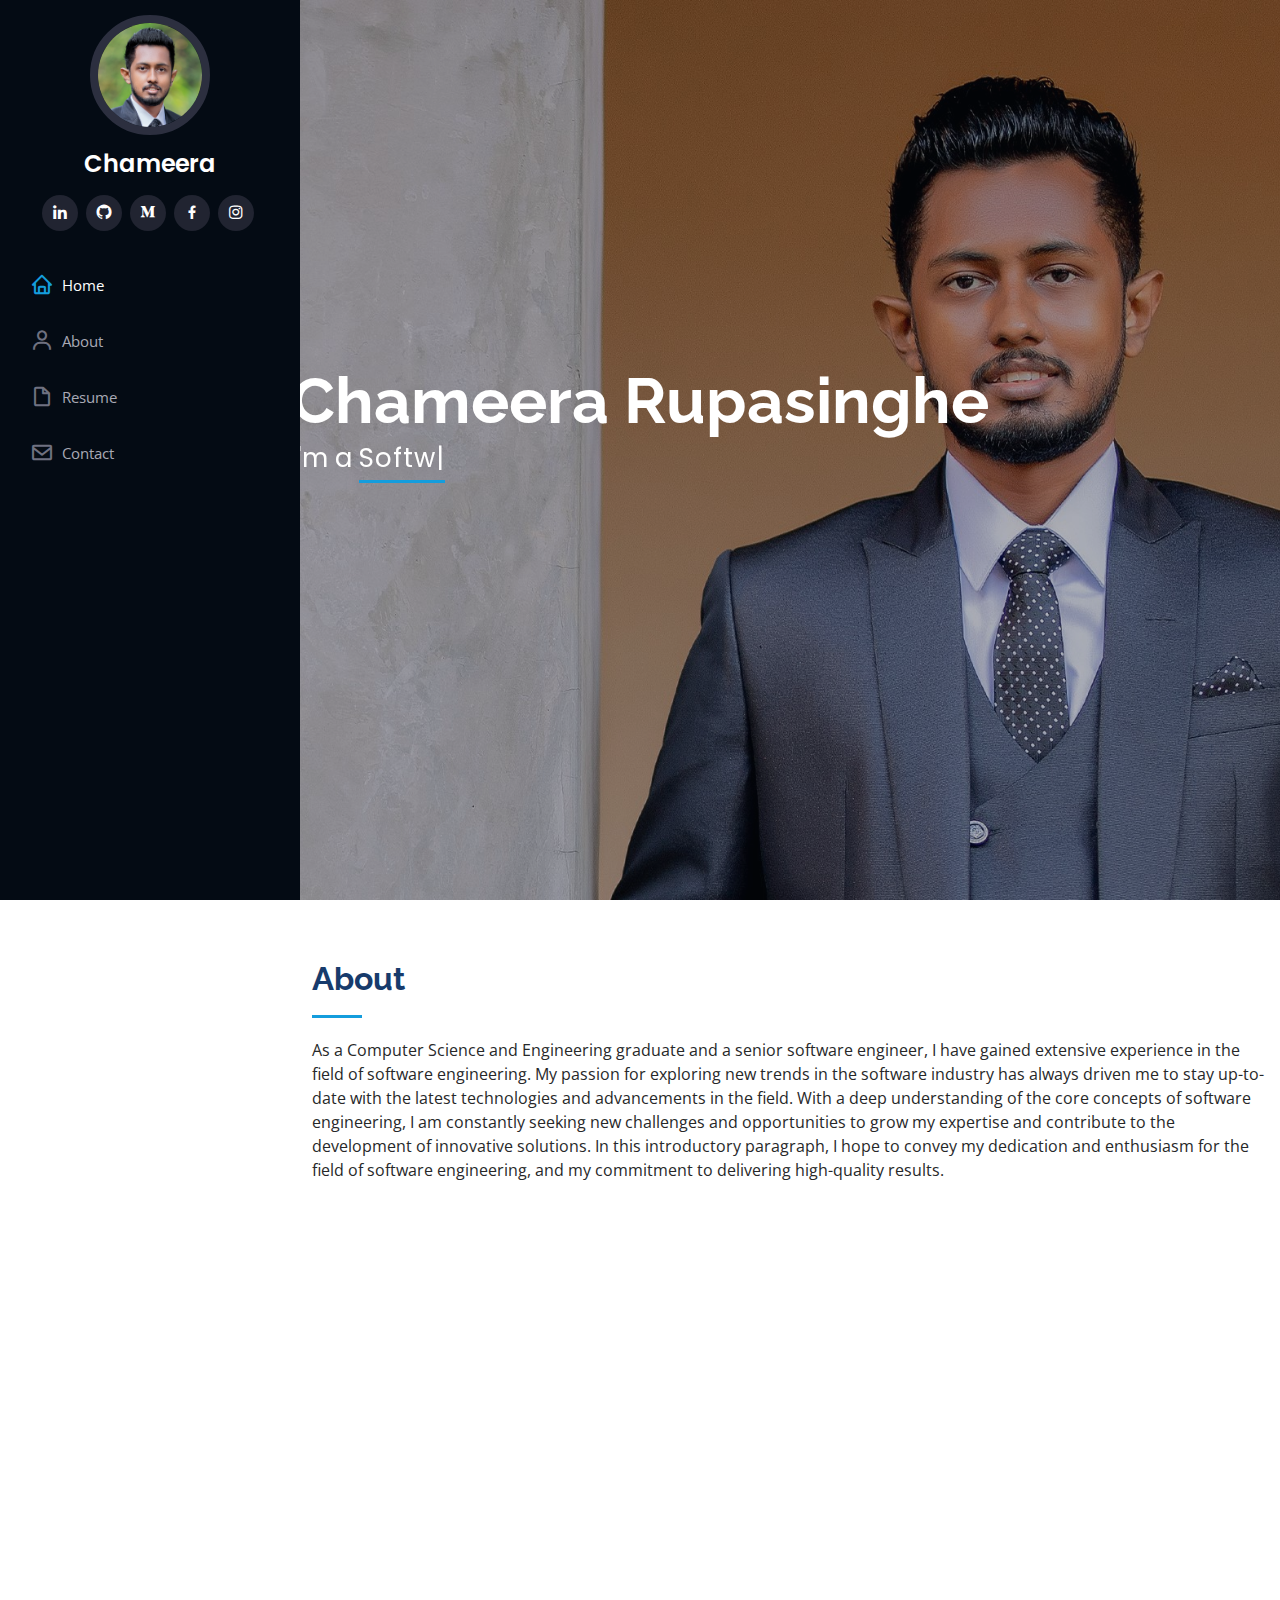
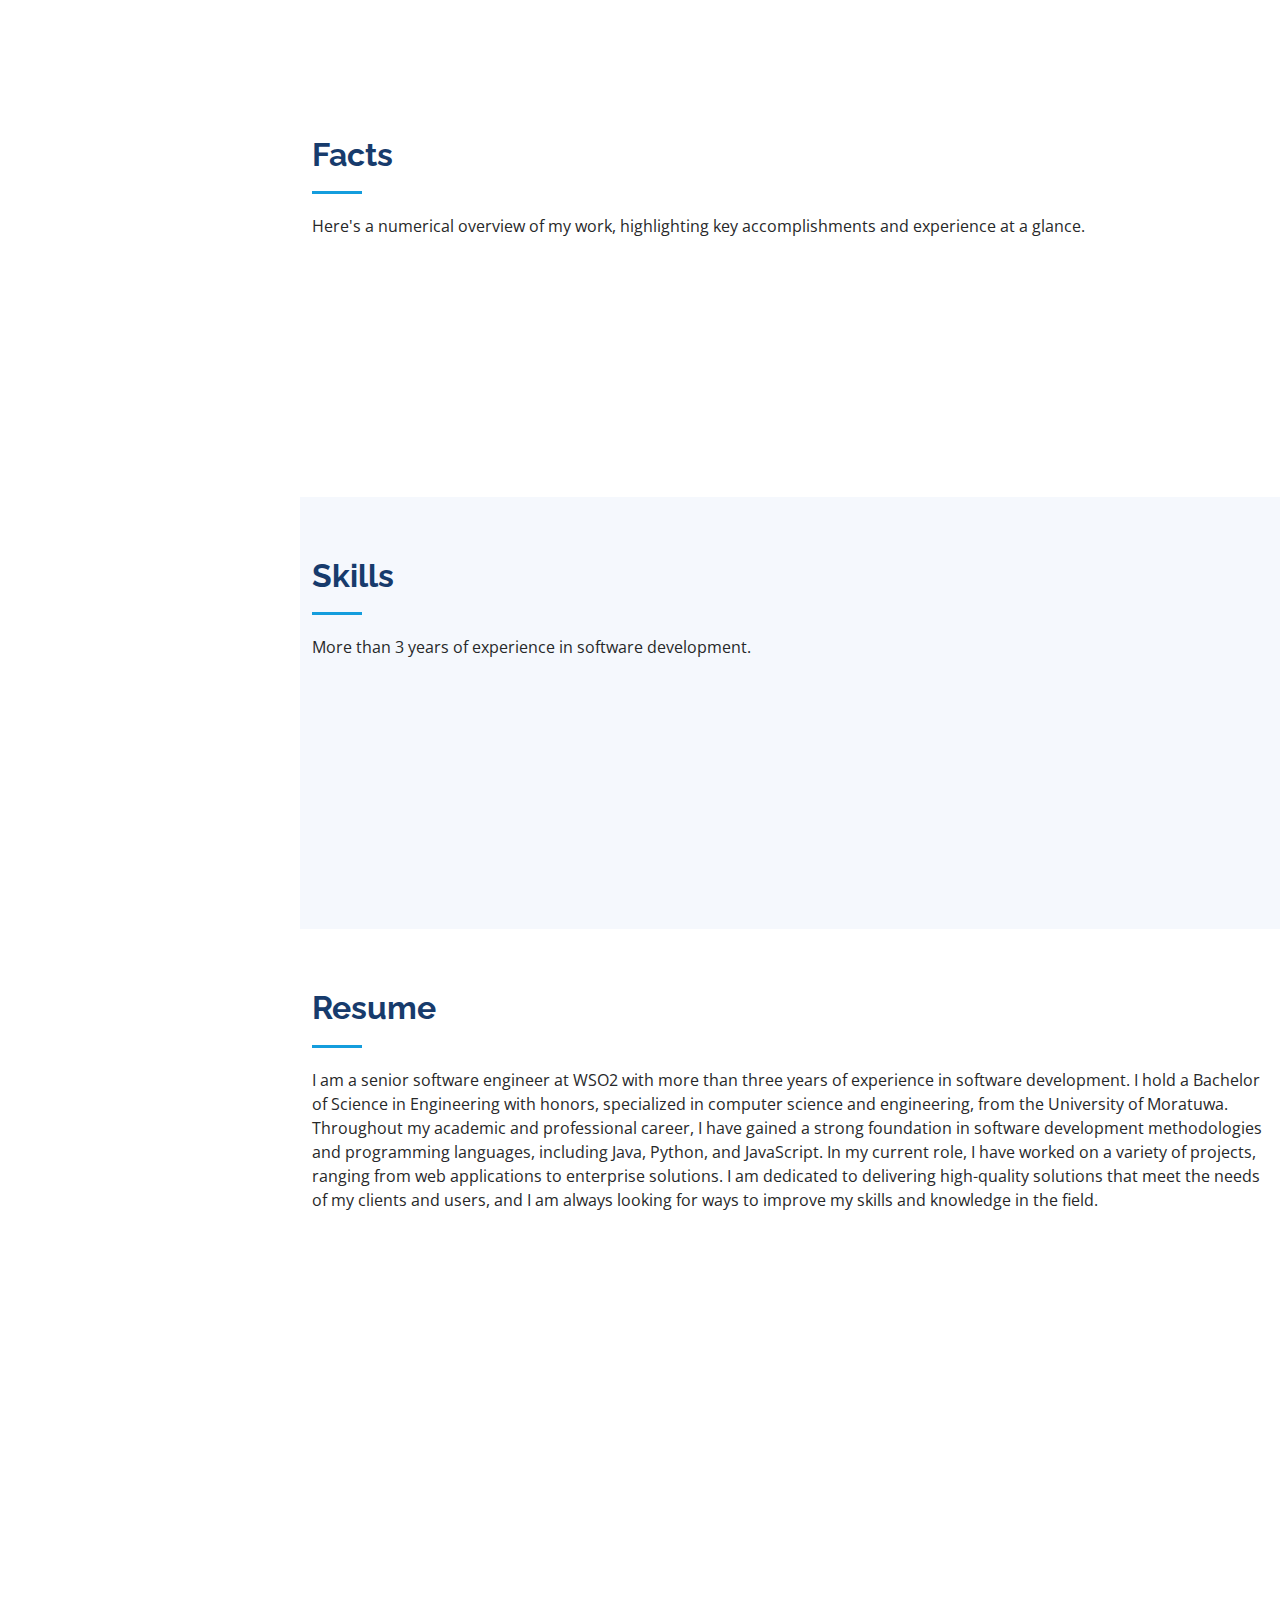
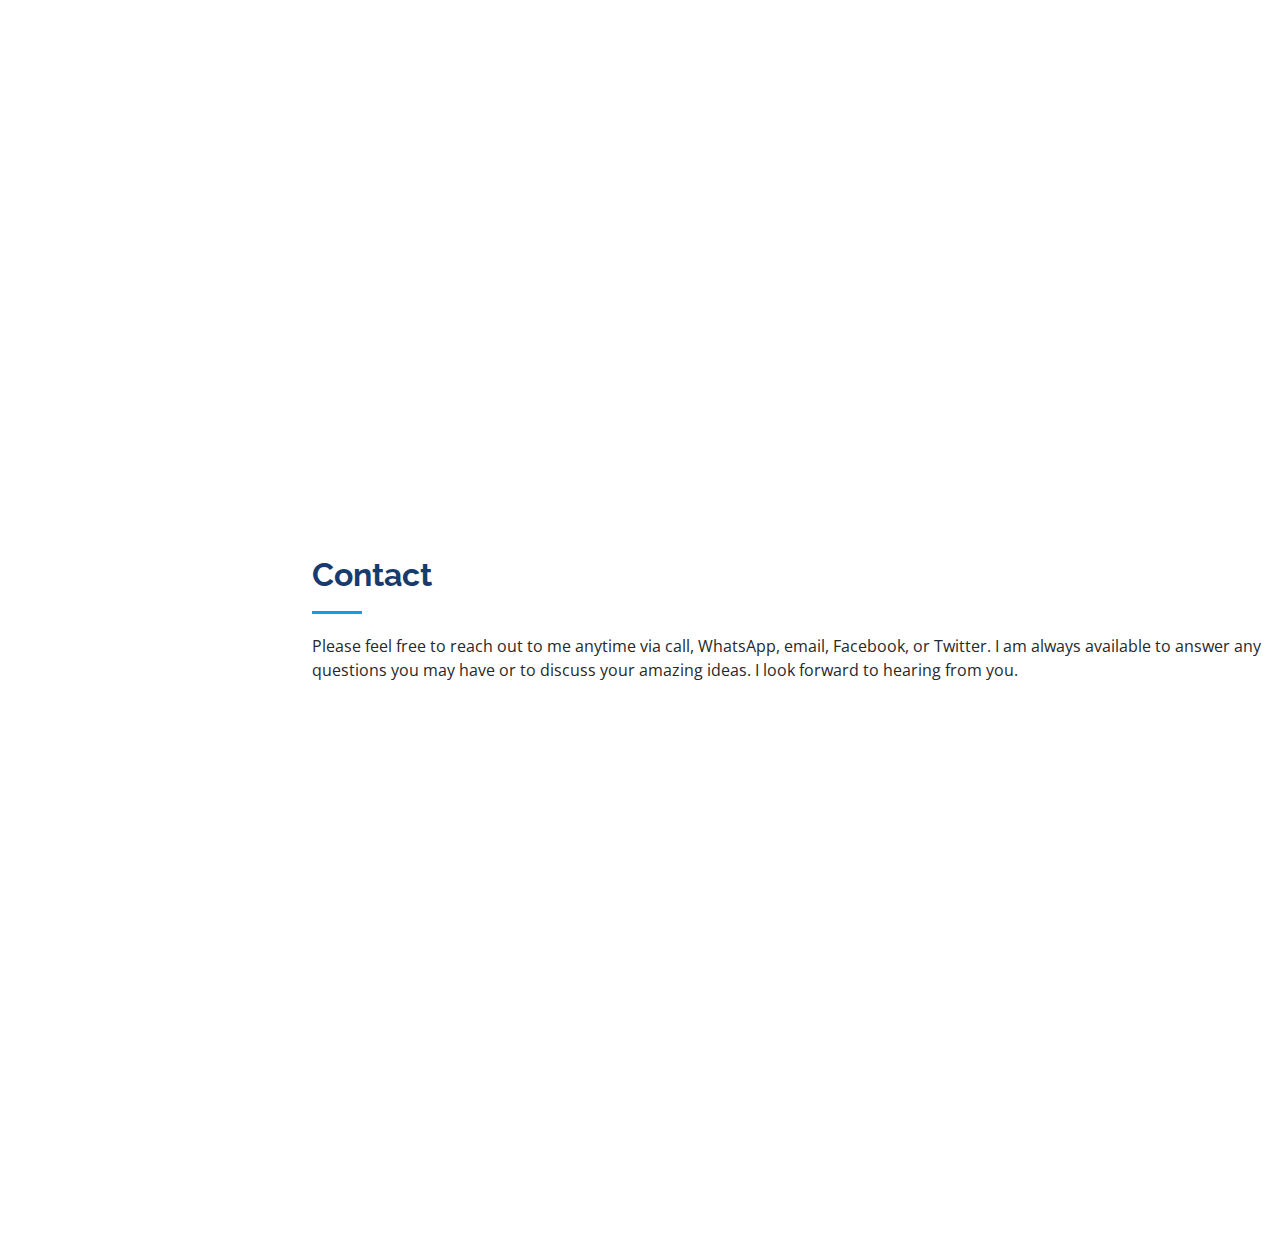
==== index.html @ 1bb1b4c0 "Update stackoverflow reputation" ====
<!DOCTYPE html>
<html lang="en">

<head>
    <meta charset="utf-8">
    <meta content="width=device-width, initial-scale=1.0" name="viewport">

    <title>Chameera Rupasinghe</title>
    <meta content="" name="description">
    <meta content="" name="keywords">

    <!-- Favicons -->
    <link href="assets/img/favicon.png" rel="icon">
    <link href="assets/img/apple-touch-icon.png" rel="apple-touch-icon">

    <!-- Google Fonts -->
    <link
        href="https://fonts.googleapis.com/css?family=Open+Sans:300,300i,400,400i,600,600i,700,700i|Raleway:300,300i,400,400i,500,500i,600,600i,700,700i|Poppins:300,300i,400,400i,500,500i,600,600i,700,700i"
        rel="stylesheet">

    <!-- Vendor CSS Files -->
    <link href="assets/vendor/aos/aos.css" rel="stylesheet">
    <link href="assets/vendor/bootstrap/css/bootstrap.min.css" rel="stylesheet">
    <link href="assets/vendor/bootstrap-icons/bootstrap-icons.css" rel="stylesheet">
    <link href="assets/vendor/boxicons/css/boxicons.min.css" rel="stylesheet">
    <link href="assets/vendor/glightbox/css/glightbox.min.css" rel="stylesheet">
    <link href="assets/vendor/swiper/swiper-bundle.min.css" rel="stylesheet">

    <!-- Template Main CSS File -->
    <link href="assets/css/style.css" rel="stylesheet">

    <!-- =======================================================
  * Template Name: iPortfolio - v3.10.0
  * Template URL: https://bootstrapmade.com/iportfolio-bootstrap-portfolio-websites-template/
  * Author: BootstrapMade.com
  * License: https://bootstrapmade.com/license/
  ======================================================== -->
</head>

<body>

    <!-- ======= Mobile nav toggle button ======= -->
    <i class="bi bi-list mobile-nav-toggle d-xl-none"></i>

    <!-- ======= Header ======= -->
    <header id="header">
        <div class="d-flex flex-column">

            <div class="profile">
                <img src="assets/img/chameera.jpg" alt="" class="img-fluid rounded-circle">
                <h1 class="text-light"><a href="index.html">Chameera</a></h1>
                <div class="social-links mt-3 text-center">
                    <a href="https://lk.linkedin.com/in/chameerarupasinghe" class="linkedin"><i
                            class="bx bxl-linkedin"></i></a>
                    <a href="https://github.com/chameerar" class="github"><i class="bx bxl-github"></i></a>
                    <a href="https://medium.com/@chameerarupasinghe" class="medium"><i class="bx bxl-medium"></i></a>
                    <a href="https://www.facebook.com/chameera.rupasinghe/" class="facebook"><i
                            class="bx bxl-facebook"></i></a>
                    <a href="https://www.instagram.com/chamee_rar" class="instagram"><i
                            class="bx bxl-instagram"></i></a>

                </div>
            </div>

            <nav id="navbar" class="nav-menu navbar">
                <ul>
                    <li><a href="#hero" class="nav-link scrollto active"><i class="bx bx-home"></i>
                            <span>Home</span></a></li>
                    <li><a href="#about" class="nav-link scrollto"><i class="bx bx-user"></i> <span>About</span></a>
                    </li>
                    <li><a href="#resume" class="nav-link scrollto"><i class="bx bx-file-blank"></i>
                            <span>Resume</span></a></li>
                    <!-- <li><a href="#services" class="nav-link scrollto"><i class="bx bx-server"></i> <span>Services</span></a></li> -->
                    <!-- <li><a href="#portfolio" class="nav-link scrollto"><i class="bx bx-book-content"></i>
              <span>Portfolio</span></a></li> -->
                    <li><a href="#contact" class="nav-link scrollto"><i class="bx bx-envelope"></i>
                            <span>Contact</span></a></li>
                </ul>
            </nav><!-- .nav-menu -->
        </div>
    </header><!-- End Header -->

    <!-- ======= Hero Section ======= -->
    <section id="hero" class="d-flex flex-column justify-content-center align-items-center">
        <div class="hero-container" data-aos="fade-in">
            <h1>Chameera Rupasinghe</h1>
            <p>I'm a <span class="typed"
                    data-typed-items="Software Engineer., Computer Scientist., Graphic Designer., Tech Enthustiastic."></span>
            </p>
        </div>
    </section><!-- End Hero -->

    <main id="main">

        <!-- ======= About Section ======= -->
        <section id="about" class="about">
            <div class="container">

                <div class="section-title">
                    <h2>About</h2>
                    <p>As a Computer Science and Engineering graduate and a senior software engineer, I have gained
                        extensive
                        experience in the field of software engineering. My passion for exploring new trends in the
                        software
                        industry
                        has always driven me to stay up-to-date with the latest technologies and advancements in the
                        field.
                        With a deep
                        understanding of the core concepts of software engineering, I am constantly seeking new
                        challenges
                        and
                        opportunities to grow my expertise and contribute to the development of innovative solutions. In
                        this
                        introductory paragraph, I hope to convey my dedication and enthusiasm for the field of software
                        engineering, and
                        my commitment to delivering high-quality results.</p>
                </div>

                <div class="row">
                    <div class="col-lg-4" data-aos="fade-right">
                        <img src="assets/img/chameera.jpg" class="img-fluid" alt="">
                    </div>
                    <div class="col-lg-8 pt-4 pt-lg-0 content" data-aos="fade-left">
                        <h3>Senior Software Engineer</h3>
                        <p class="fst-italic">
                            Currently working as a senior software engineer at <a href="https://wso2.com/"
                                class="fst-italic">WSO2 Inc.</a>
                        </p>
                        <div class="row">
                            <div class="col-lg-6">
                                <ul>
                                    <!-- <li><i class="bi bi-chevron-right"></i> <strong>Birthday:</strong> <span>1 May 1995</span></li> -->
                                    <li><i class="bi bi-chevron-right"></i> <strong>Website:</strong>
                                        <span>chameerar.github.io</span>
                                    </li>
                                    <li><i class="bi bi-chevron-right"></i> <strong>Phone:</strong> <span>+94 70
                                            3318483</span></li>
                                    <li><i class="bi bi-chevron-right"></i> <strong>City:</strong> <span>Colombo, Sri
                                            Lanka</span></li>
                                </ul>
                            </div>
                            <div class="col-lg-6">
                                <ul>
                                    <li><i class="bi bi-chevron-right"></i> <strong>Age:</strong> <span>28</span></li>
                                    <li><i class="bi bi-chevron-right"></i> <strong>Degree:</strong>
                                        <span>Bachelor</span></li>
                                    <li><i class="bi bi-chevron-right"></i> <strong>Email:</strong>
                                        <span>chameerarupasinghe@gmail.com</span>
                                    </li>
                                </ul>
                            </div>
                        </div>
                        <p>
                            As a seasoned software engineer, I have gained extensive experience in developing and
                            maintaining backend,
                            frontend, and DevOps solutions. While I have expertise in all three areas, my strongest
                            skill set lies in
                            backend development. I have worked on a wide range of projects, including web applications,
                            mobile apps,
                            and enterprise solutions. I am passionate about staying up-to-date with the latest
                            technologies and trends
                            in the industry, and I am always eager to expand my knowledge and expertise. I am committed
                            to delivering
                            high-quality solutions that meet the needs of my clients and users.
                        </p>
                    </div>
                </div>

            </div>
        </section><!-- End About Section -->

        <!-- ======= Facts Section ======= -->
        <section id="facts" class="facts">
            <div class="container">

                <div class="section-title">
                    <h2>Facts</h2>
                    <p>Here's a numerical overview of my work, highlighting key accomplishments and experience at a
                        glance.</p>
                </div>

                <div class="row no-gutters">

                    <div class="col-lg-3 col-md-6 d-md-flex align-items-md-stretch" data-aos="fade-up">
                        <div class="count-box">
                            <i class="bi bi bi-laptop"></i>
                            <span data-purecounter-start="0" data-purecounter-end="3" data-purecounter-duration="1"
                                class="purecounter"></span>
                            <p><strong>Years</strong> experience in Software Development</p>
                        </div>
                    </div>

                    <div class="col-lg-3 col-md-6 d-md-flex align-items-md-stretch" data-aos="fade-up"
                        data-aos-delay="100">
                        <div class="count-box">
                            <i class="bi bi-journal-richtext"></i>
                            <span data-purecounter-start="0" data-purecounter-end="9" data-purecounter-duration="1"
                                class="purecounter"></span>
                            <p><strong>Certifications</strong> gained online</p>
                        </div>
                    </div>

                    <div class="col-lg-3 col-md-6 d-md-flex align-items-md-stretch" data-aos="fade-up"
                        data-aos-delay="200">
                        <div class="count-box">
                            <i class="bi bi-stack-overflow"></i>
                            <span data-purecounter-start="0" data-purecounter-end="174" data-purecounter-duration="1"
                                class="purecounter"></span>
                            <p><strong>Reputation</strong> in Stack Overflow</p>
                        </div>
                    </div>
                    <!-- 
          <div class="col-lg-3 col-md-6 d-md-flex align-items-md-stretch" data-aos="fade-up" data-aos-delay="300">
            <div class="count-box">
              <i class="bi bi-people"></i>
              <span data-purecounter-start="0" data-purecounter-end="32" data-purecounter-duration="1"
                class="purecounter"></span>
              <p><strong>Hard Workers</strong> rerum asperiores dolor</p>
            </div>
          </div> -->

                </div>

            </div>
        </section><!-- End Facts Section -->

        <!-- ======= Skills Section ======= -->
        <section id="skills" class="skills section-bg">
            <div class="container">

                <div class="section-title">
                    <h2>Skills</h2>
                    <p>More than 3 years of experience in software development.</p>
                </div>

                <div class="row skills-content">

                    <div class="col-lg-6" data-aos="fade-up">

                        <div class="progress">
                            <span class="skill">Java <i class="val">90%</i></span>
                            <div class="progress-bar-wrap">
                                <div class="progress-bar" role="progressbar" aria-valuenow="90" aria-valuemin="0"
                                    aria-valuemax="100">
                                </div>
                            </div>
                        </div>

                        <div class="progress">
                            <span class="skill">Typescript <i class="val">60%</i></span>
                            <div class="progress-bar-wrap">
                                <div class="progress-bar" role="progressbar" aria-valuenow="60" aria-valuemin="0"
                                    aria-valuemax="100">
                                </div>
                            </div>
                        </div>

                        <div class="progress">
                            <span class="skill">React <i class="val">50%</i></span>
                            <div class="progress-bar-wrap">
                                <div class="progress-bar" role="progressbar" aria-valuenow="50" aria-valuemin="0"
                                    aria-valuemax="100">
                                </div>
                            </div>
                        </div>

                    </div>

                    <div class="col-lg-6" data-aos="fade-up" data-aos-delay="100">

                        <div class="progress">
                            <span class="skill">SQL <i class="val">70%</i></span>
                            <div class="progress-bar-wrap">
                                <div class="progress-bar" role="progressbar" aria-valuenow="70" aria-valuemin="0"
                                    aria-valuemax="100">
                                </div>
                            </div>
                        </div>

                        <div class="progress">
                            <span class="skill">Python <i class="val">50%</i></span>
                            <div class="progress-bar-wrap">
                                <div class="progress-bar" role="progressbar" aria-valuenow="50" aria-valuemin="0"
                                    aria-valuemax="100">
                                </div>
                            </div>
                        </div>

                        <div class="progress">
                            <span class="skill">Photoshop <i class="val">55%</i></span>
                            <div class="progress-bar-wrap">
                                <div class="progress-bar" role="progressbar" aria-valuenow="55" aria-valuemin="0"
                                    aria-valuemax="100">
                                </div>
                            </div>
                        </div>

                    </div>

                </div>

            </div>
        </section><!-- End Skills Section -->

        <!-- ======= Resume Section ======= -->
        <section id="resume" class="resume">
            <div class="container">

                <div class="section-title">
                    <h2>Resume</h2>
                    <p>I am a senior software engineer at WSO2 with more than three years of experience in software
                        development. I
                        hold a Bachelor of Science in Engineering with honors, specialized in computer science and
                        engineering, from
                        the University of Moratuwa. Throughout my academic and professional career, I have gained a
                        strong
                        foundation in software development methodologies and programming languages, including Java,
                        Python, and
                        JavaScript. In my current role, I have worked on a variety of projects, ranging from web
                        applications to
                        enterprise solutions. I am dedicated to delivering high-quality solutions that meet the needs of
                        my clients
                        and users, and I am always looking for ways to improve my skills and knowledge in the field.</p>
                </div>

                <div class="row">
                    <div class="col-lg-6" data-aos="fade-up">
                        <h3 class="resume-title">Summary</h3>
                        <div class="resume-item pb-0">
                            <h4>Chameera Rupasinghe</h4>
                            <p><em>An energetic, creative, reliable and
                                    hardworking individual, with a decent
                                    set of skills in Computer Science and
                                    Engineering</em></p>
                            <ul>
                                <li>Colombo, Sri Lanka</li>
                                <li>+94 70 3318483</li>
                                <li>chameerarupasinghe@gmail.com</li>
                            </ul>
                        </div>

                        <h3 class="resume-title">Education</h3>
                        <div class="resume-item">
                            <h4>Bachelor of Engineering in Computer Science &amp;
                                Engineering</h4>
                            <h5>2015 - 2019</h5>
                            <p><em>University of Moratuwa, Sri Lanka</em></p>
                            <p>Computer science and engineering graduate of University of Moratuwa, Sri Lanka.</p>
                        </div>
                        <h3 class="resume-title">Publications</h3>
                        <div class="resume-item">
                            <h4>MSChain: Blockchain based Decentralized Certificate
                                Transparency for Microservices</h4>
                            <h5>2020</h5>
                            <p><em>MERCon: Moratuwa Engineering Research Conference</em></p>
                            <p>DOI: 10.1109/MERCon50084.2020.9185320</p>
                        </div>
                    </div>
                    <div class="col-lg-6" data-aos="fade-up" data-aos-delay="100">
                        <h3 class="resume-title">Professional Experience</h3>
                        <div class="resume-item">
                            <h4>Senior software engineer</h4>
                            <h5>2022 - Present</h5>
                            <p><em>WSO2 Inc, Colombo, Sri Lanka </em></p>
                            <ul>
                                <li>Senior software engineer at Choreo project.</li>
                                <li>Senior software engineer at WSO2 API Manager. </li>
                            </ul>
                        </div>
                        <div class="resume-item">
                            <h4>Software engineer</h4>
                            <h5>2020 - 2022</h5>
                            <p><em>Codegen International, Colombo, Sri Lanka</em></p>
                            <ul>
                                <li>Software engineer at Travelbox project.</li>
                                <li>Software engineer at Travelbox Central project.</li>
                            </ul>
                        </div>
                        <div class="resume-item">
                            <h4>Trainee Software engineer</h4>
                            <h5>2018</h5>
                            <p><em>Proavos Labs, Colombo, Sri Lanka</em></p>
                            <ul>
                                <li>Trainer Software engineer at Departure Control System project.</li>
                            </ul>
                        </div>
                    </div>
                </div>

            </div>
        </section><!-- End Resume Section -->

        <!-- ======= Portfolio Section ======= -->
        <!-- <section id="portfolio" class="portfolio section-bg">
      <div class="container">

        <div class="section-title">
          <h2>Portfolio</h2>
          <p>Magnam dolores commodi suscipit. Necessitatibus eius consequatur ex aliquid fuga eum quidem. Sit sint
            consectetur velit. Quisquam quos quisquam cupiditate. Et nemo qui impedit suscipit alias ea. Quia fugiat sit
            in iste officiis commodi quidem hic quas.</p>
        </div>

        <div class="row" data-aos="fade-up">
          <div class="col-lg-12 d-flex justify-content-center">
            <ul id="portfolio-flters">
              <li data-filter="*" class="filter-active">All</li>
              <li data-filter=".filter-app">App</li>
              <li data-filter=".filter-card">Card</li>
              <li data-filter=".filter-web">Web</li>
            </ul>
          </div>
        </div>

        <div class="row portfolio-container" data-aos="fade-up" data-aos-delay="100">

          <div class="col-lg-4 col-md-6 portfolio-item filter-app">
            <div class="portfolio-wrap">
              <img src="assets/img/portfolio/portfolio-1.jpg" class="img-fluid" alt="">
              <div class="portfolio-links">
                <a href="assets/img/portfolio/portfolio-1.jpg" data-gallery="portfolioGallery"
                  class="portfolio-lightbox" title="App 1"><i class="bx bx-plus"></i></a>
                <a href="portfolio-details.html" title="More Details"><i class="bx bx-link"></i></a>
              </div>
            </div>
          </div>

          <div class="col-lg-4 col-md-6 portfolio-item filter-web">
            <div class="portfolio-wrap">
              <img src="assets/img/portfolio/portfolio-2.jpg" class="img-fluid" alt="">
              <div class="portfolio-links">
                <a href="assets/img/portfolio/portfolio-2.jpg" data-gallery="portfolioGallery"
                  class="portfolio-lightbox" title="Web 3"><i class="bx bx-plus"></i></a>
                <a href="portfolio-details.html" title="More Details"><i class="bx bx-link"></i></a>
              </div>
            </div>
          </div>

          <div class="col-lg-4 col-md-6 portfolio-item filter-app">
            <div class="portfolio-wrap">
              <img src="assets/img/portfolio/portfolio-3.jpg" class="img-fluid" alt="">
              <div class="portfolio-links">
                <a href="assets/img/portfolio/portfolio-3.jpg" data-gallery="portfolioGallery"
                  class="portfolio-lightbox" title="App 2"><i class="bx bx-plus"></i></a>
                <a href="portfolio-details.html" title="More Details"><i class="bx bx-link"></i></a>
              </div>
            </div>
          </div>

          <div class="col-lg-4 col-md-6 portfolio-item filter-card">
            <div class="portfolio-wrap">
              <img src="assets/img/portfolio/portfolio-4.jpg" class="img-fluid" alt="">
              <div class="portfolio-links">
                <a href="assets/img/portfolio/portfolio-4.jpg" data-gallery="portfolioGallery"
                  class="portfolio-lightbox" title="Card 2"><i class="bx bx-plus"></i></a>
                <a href="portfolio-details.html" title="More Details"><i class="bx bx-link"></i></a>
              </div>
            </div>
          </div>

          <div class="col-lg-4 col-md-6 portfolio-item filter-web">
            <div class="portfolio-wrap">
              <img src="assets/img/portfolio/portfolio-5.jpg" class="img-fluid" alt="">
              <div class="portfolio-links">
                <a href="assets/img/portfolio/portfolio-5.jpg" data-gallery="portfolioGallery"
                  class="portfolio-lightbox" title="Web 2"><i class="bx bx-plus"></i></a>
                <a href="portfolio-details.html" title="More Details"><i class="bx bx-link"></i></a>
              </div>
            </div>
          </div>

          <div class="col-lg-4 col-md-6 portfolio-item filter-app">
            <div class="portfolio-wrap">
              <img src="assets/img/portfolio/portfolio-6.jpg" class="img-fluid" alt="">
              <div class="portfolio-links">
                <a href="assets/img/portfolio/portfolio-6.jpg" data-gallery="portfolioGallery"
                  class="portfolio-lightbox" title="App 3"><i class="bx bx-plus"></i></a>
                <a href="portfolio-details.html" title="More Details"><i class="bx bx-link"></i></a>
              </div>
            </div>
          </div>

          <div class="col-lg-4 col-md-6 portfolio-item filter-card">
            <div class="portfolio-wrap">
              <img src="assets/img/portfolio/portfolio-7.jpg" class="img-fluid" alt="">
              <div class="portfolio-links">
                <a href="assets/img/portfolio/portfolio-7.jpg" data-gallery="portfolioGallery"
                  class="portfolio-lightbox" title="Card 1"><i class="bx bx-plus"></i></a>
                <a href="portfolio-details.html" title="More Details"><i class="bx bx-link"></i></a>
              </div>
            </div>
          </div>

          <div class="col-lg-4 col-md-6 portfolio-item filter-card">
            <div class="portfolio-wrap">
              <img src="assets/img/portfolio/portfolio-8.jpg" class="img-fluid" alt="">
              <div class="portfolio-links">
                <a href="assets/img/portfolio/portfolio-8.jpg" data-gallery="portfolioGallery"
                  class="portfolio-lightbox" title="Card 3"><i class="bx bx-plus"></i></a>
                <a href="portfolio-details.html" title="More Details"><i class="bx bx-link"></i></a>
              </div>
            </div>
          </div>

          <div class="col-lg-4 col-md-6 portfolio-item filter-web">
            <div class="portfolio-wrap">
              <img src="assets/img/portfolio/portfolio-9.jpg" class="img-fluid" alt="">
              <div class="portfolio-links">
                <a href="assets/img/portfolio/portfolio-9.jpg" data-gallery="portfolioGallery"
                  class="portfolio-lightbox" title="Web 3"><i class="bx bx-plus"></i></a>
                <a href="portfolio-details.html" title="More Details"><i class="bx bx-link"></i></a>
              </div>
            </div>
          </div>

        </div>

      </div>
    </section> -->
        <!-- End Portfolio Section -->

        <!-- ======= Services Section ======= -->
        <!-- <section id="services" class="services">
      <div class="container">

        <div class="section-title">
          <h2>Services</h2>
          <p>Magnam dolores commodi suscipit. Necessitatibus eius consequatur ex aliquid fuga eum quidem. Sit sint
            consectetur velit. Quisquam quos quisquam cupiditate. Et nemo qui impedit suscipit alias ea. Quia fugiat sit
            in iste officiis commodi quidem hic quas.</p>
        </div>

        <div class="row">
          <div class="col-lg-4 col-md-6 icon-box" data-aos="fade-up">
            <div class="icon"><i class="bi bi-briefcase"></i></div>
            <h4 class="title"><a href="">Lorem Ipsum</a></h4>
            <p class="description">Voluptatum deleniti atque corrupti quos dolores et quas molestias excepturi sint
              occaecati cupiditate non provident</p>
          </div>
          <div class="col-lg-4 col-md-6 icon-box" data-aos="fade-up" data-aos-delay="100">
            <div class="icon"><i class="bi bi-card-checklist"></i></div>
            <h4 class="title"><a href="">Dolor Sitema</a></h4>
            <p class="description">Minim veniam, quis nostrud exercitation ullamco laboris nisi ut aliquip ex ea commodo
              consequat tarad limino ata</p>
          </div>
          <div class="col-lg-4 col-md-6 icon-box" data-aos="fade-up" data-aos-delay="200">
            <div class="icon"><i class="bi bi-bar-chart"></i></div>
            <h4 class="title"><a href="">Sed ut perspiciatis</a></h4>
            <p class="description">Duis aute irure dolor in reprehenderit in voluptate velit esse cillum dolore eu
              fugiat nulla pariatur</p>
          </div>
          <div class="col-lg-4 col-md-6 icon-box" data-aos="fade-up" data-aos-delay="300">
            <div class="icon"><i class="bi bi-binoculars"></i></div>
            <h4 class="title"><a href="">Magni Dolores</a></h4>
            <p class="description">Excepteur sint occaecat cupidatat non proident, sunt in culpa qui officia deserunt
              mollit anim id est laborum</p>
          </div>
          <div class="col-lg-4 col-md-6 icon-box" data-aos="fade-up" data-aos-delay="400">
            <div class="icon"><i class="bi bi-brightness-high"></i></div>
            <h4 class="title"><a href="">Nemo Enim</a></h4>
            <p class="description">At vero eos et accusamus et iusto odio dignissimos ducimus qui blanditiis praesentium
              voluptatum deleniti atque</p>
          </div>
          <div class="col-lg-4 col-md-6 icon-box" data-aos="fade-up" data-aos-delay="500">
            <div class="icon"><i class="bi bi-calendar4-week"></i></div>
            <h4 class="title"><a href="">Eiusmod Tempor</a></h4>
            <p class="description">Et harum quidem rerum facilis est et expedita distinctio. Nam libero tempore, cum
              soluta nobis est eligendi</p>
          </div>
        </div>

      </div>
    </section> -->
        <!-- End Services Section -->



        <!-- ======= Contact Section ======= -->
        <section id="contact" class="contact">
            <div class="container">

                <div class="section-title">
                    <h2>Contact</h2>
                    <p>Please feel free to reach out to me anytime via call, WhatsApp, email, Facebook, or Twitter. I am
                        always
                        available to answer any questions you may have or to discuss your amazing ideas. I look forward
                        to
                        hearing from you.</p>
                </div>

                <div class="row" data-aos="fade-in">

                    <div class="col-lg-5 d-flex align-items-stretch">
                        <div class="info">
                            <div class="address">
                                <i class="bi bi-geo-alt"></i>
                                <h4>Location:</h4>
                                <p>Colombo, Sri Lanka</p>
                            </div>

                            <div class="email">
                                <i class="bi bi-envelope"></i>
                                <h4>Email:</h4>
                                <p>chameerarupasinghe@gmail.com</p>
                            </div>

                            <div class="phone">
                                <i class="bi bi-phone"></i>
                                <h4>Call/WhatsApp:</h4>
                                <p>+94 70 331 8483</p>
                            </div>

                            <div class="facebook">
                                <i class="bi bi-facebook"></i>
                                <h4>Facebook:</h4>
                                <p><a href="https://www.facebook.com/chameera.rupasinghe/">Chameera Rupasinghe</a></p>
                            </div>

                            <!-- <iframe
                src="https://www.google.com/maps/embed?pb=!1m14!1m8!1m3!1d12097.433213460943!2d-74.0062269!3d40.7101282!3m2!1i1024!2i768!4f13.1!3m3!1m2!1s0x0%3A0xb89d1fe6bc499443!2sDowntown+Conference+Center!5e0!3m2!1smk!2sbg!4v1539943755621"
                frameborder="0" style="border:0; width: 100%; height: 290px;" allowfullscreen></iframe> -->
                        </div>

                    </div>

                </div>

            </div>
        </section><!-- End Contact Section -->

    </main><!-- End #main -->

    <!-- ======= Footer ======= -->
    <footer id="footer">
        <div class="container">

        </div>
    </footer><!-- End  Footer -->

    <a href="#" class="back-to-top d-flex align-items-center justify-content-center"><i
            class="bi bi-arrow-up-short"></i></a>

    <!-- Vendor JS Files -->
    <script src="assets/vendor/purecounter/purecounter_vanilla.js"></script>
    <script src="assets/vendor/aos/aos.js"></script>
    <script src="assets/vendor/bootstrap/js/bootstrap.bundle.min.js"></script>
    <script src="assets/vendor/glightbox/js/glightbox.min.js"></script>
    <script src="assets/vendor/isotope-layout/isotope.pkgd.min.js"></script>
    <script src="assets/vendor/swiper/swiper-bundle.min.js"></script>
    <script src="assets/vendor/typed.js/typed.min.js"></script>
    <script src="assets/vendor/waypoints/noframework.waypoints.js"></script>
    <script src="assets/vendor/php-email-form/validate.js"></script>

    <!-- Template Main JS File -->
    <script src="assets/js/main.js"></script>

</body>

</html>
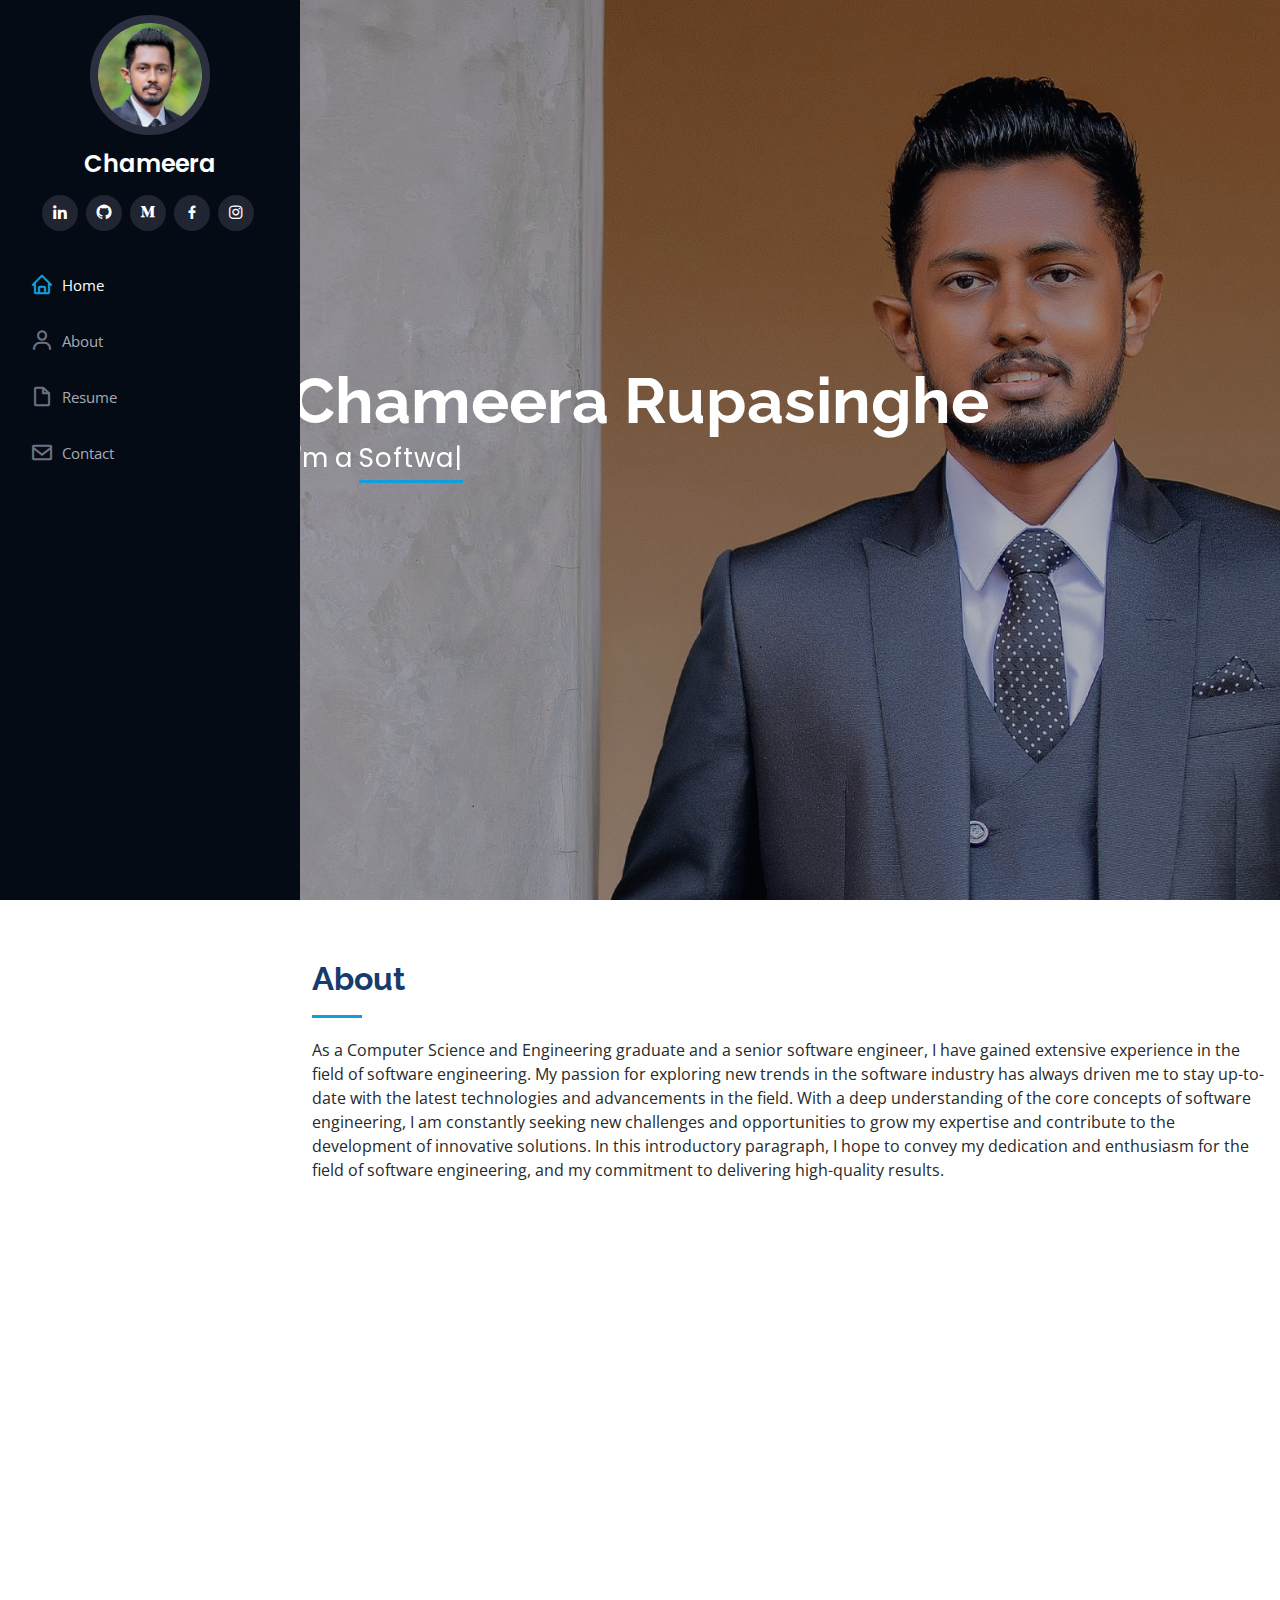
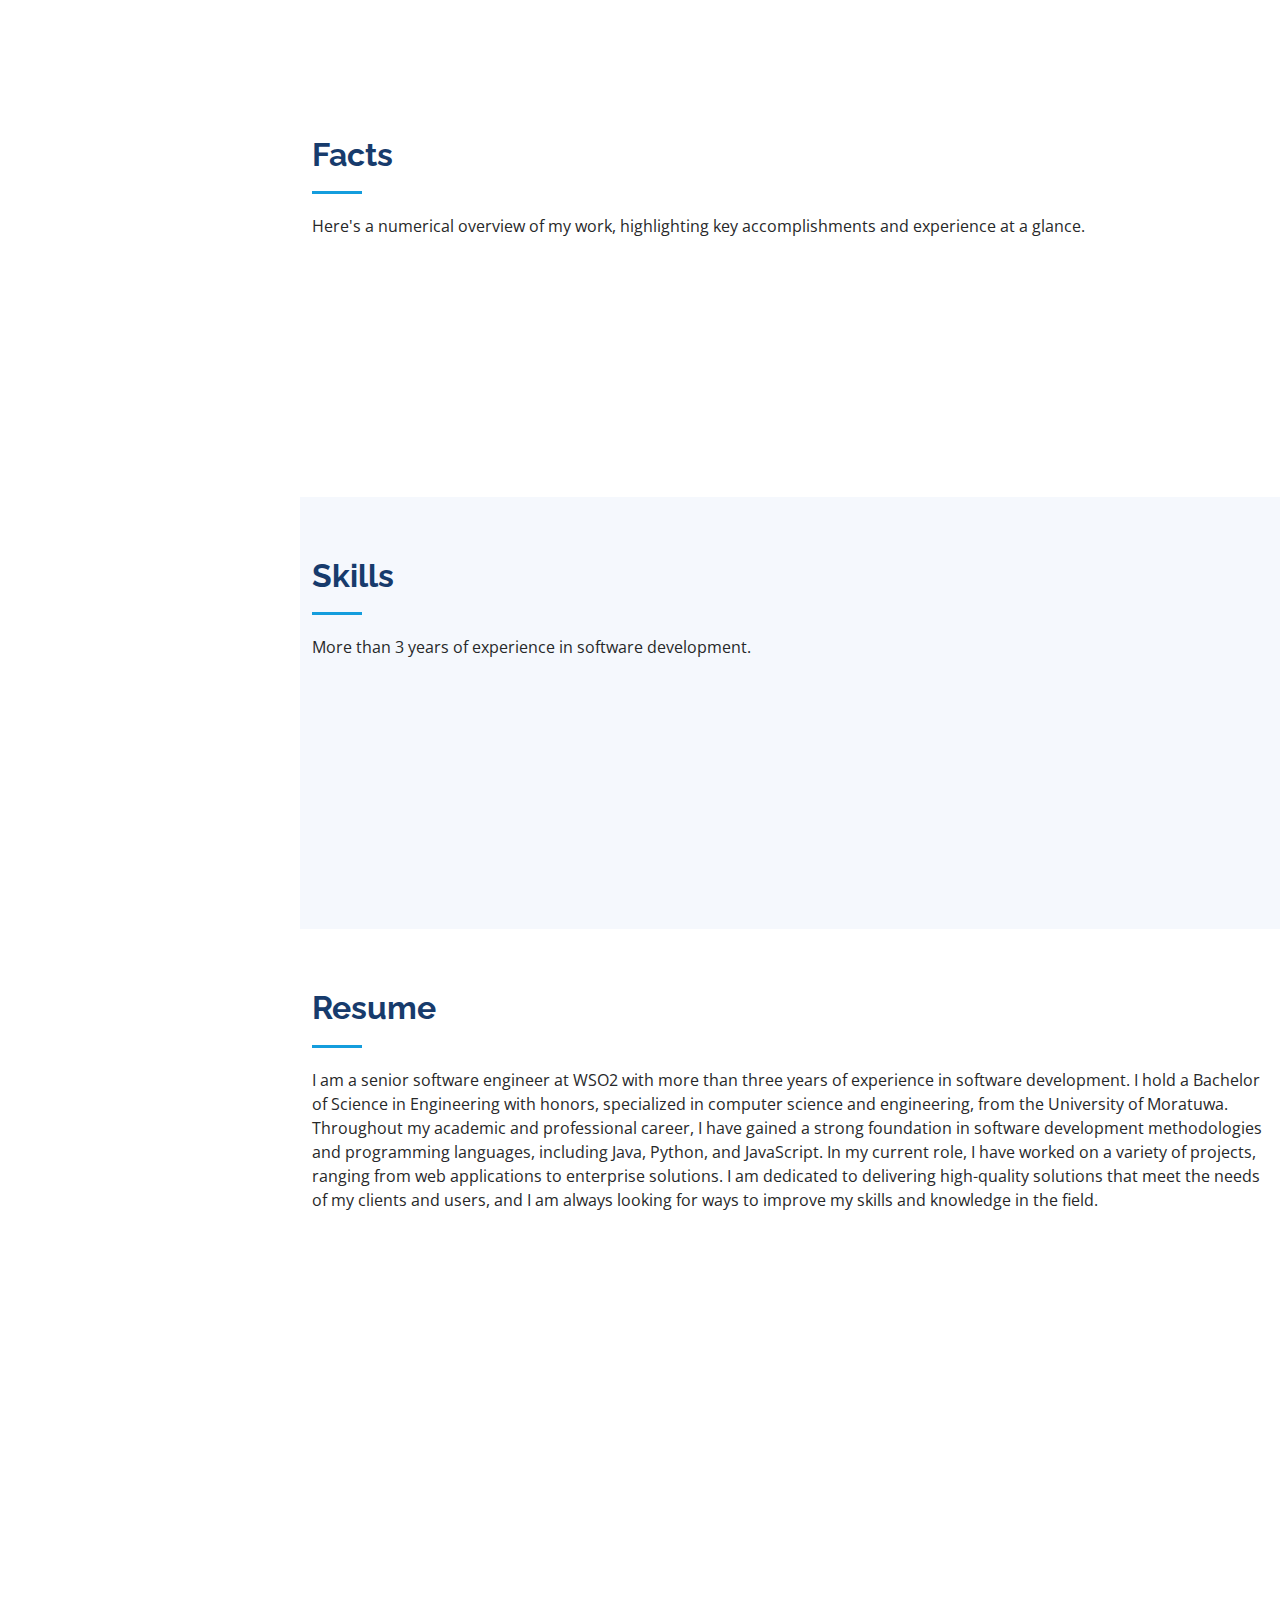
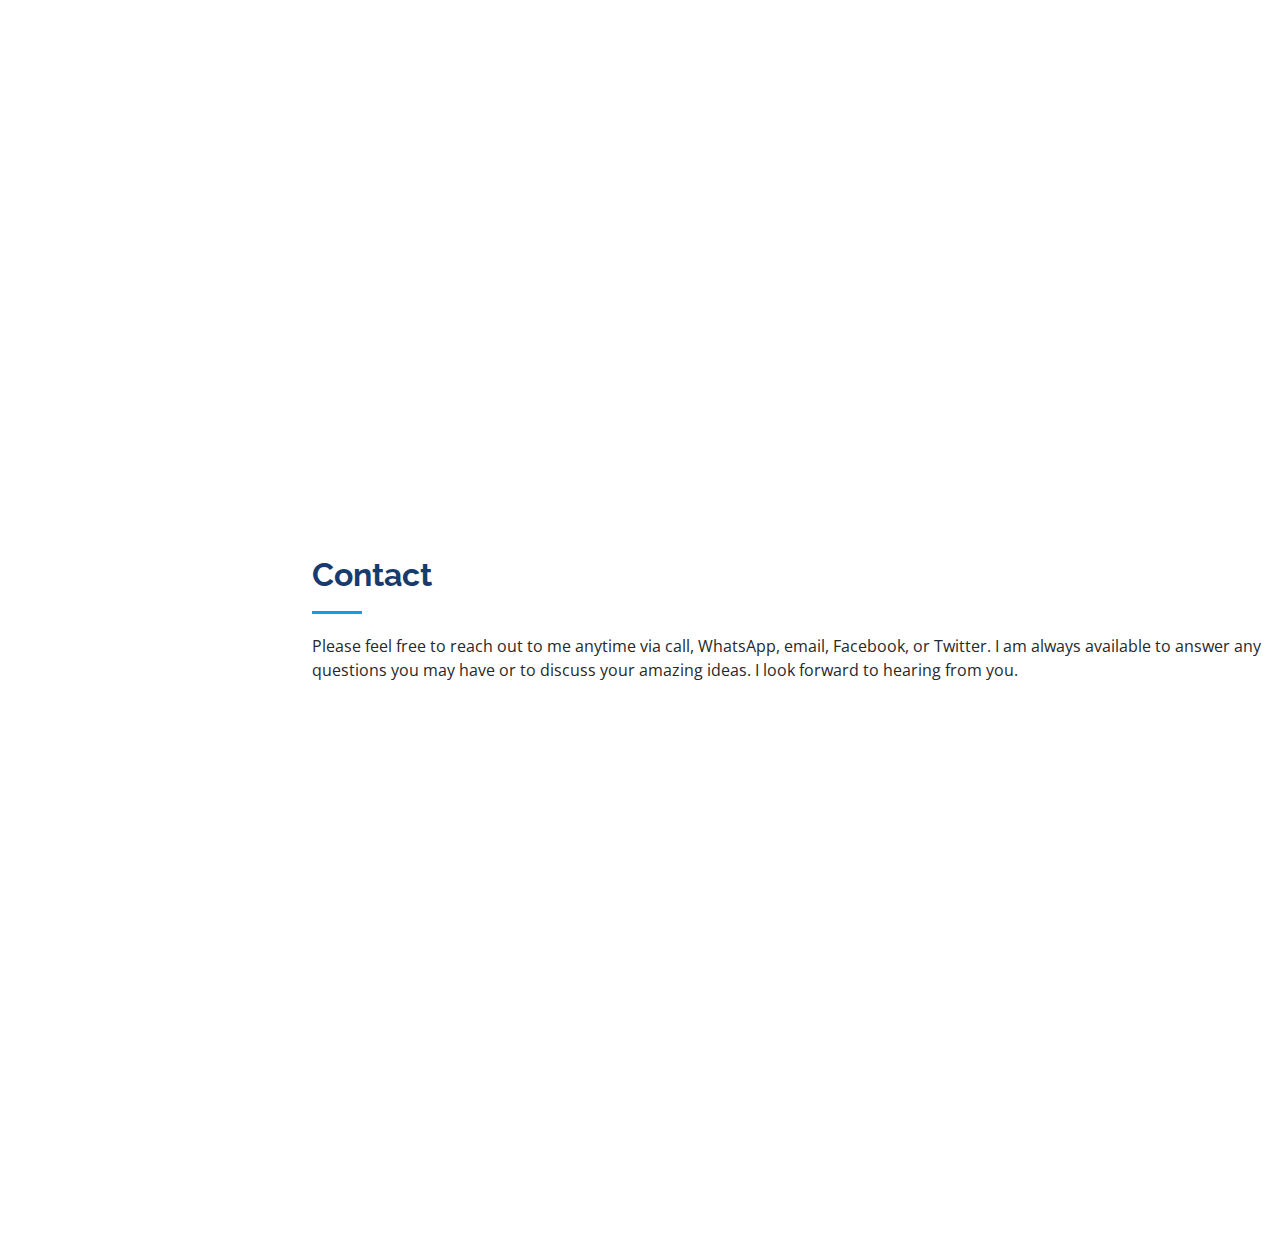
==== commit 298fab38: "Update index.html" ====
--- a/index.html
+++ b/index.html
@@ -85,7 +85,7 @@
         <div class="hero-container" data-aos="fade-in">
             <h1>Chameera Rupasinghe</h1>
             <p>I'm a <span class="typed"
-                    data-typed-items="Software Engineer., Computer Scientist., Graphic Designer., Tech Enthustiastic."></span>
+                    data-typed-items="Software Engineer., Computer Scientist., Graphic Designer., Tech Enthusiast."></span>
             </p>
         </div>
     </section><!-- End Hero -->
@@ -204,7 +204,7 @@
                         data-aos-delay="200">
                         <div class="count-box">
                             <i class="bi bi-stack-overflow"></i>
-                            <span data-purecounter-start="0" data-purecounter-end="174" data-purecounter-duration="1"
+                            <span data-purecounter-start="0" data-purecounter-end="322" data-purecounter-duration="1"
                                 class="purecounter"></span>
                             <p><strong>Reputation</strong> in Stack Overflow</p>
                         </div>
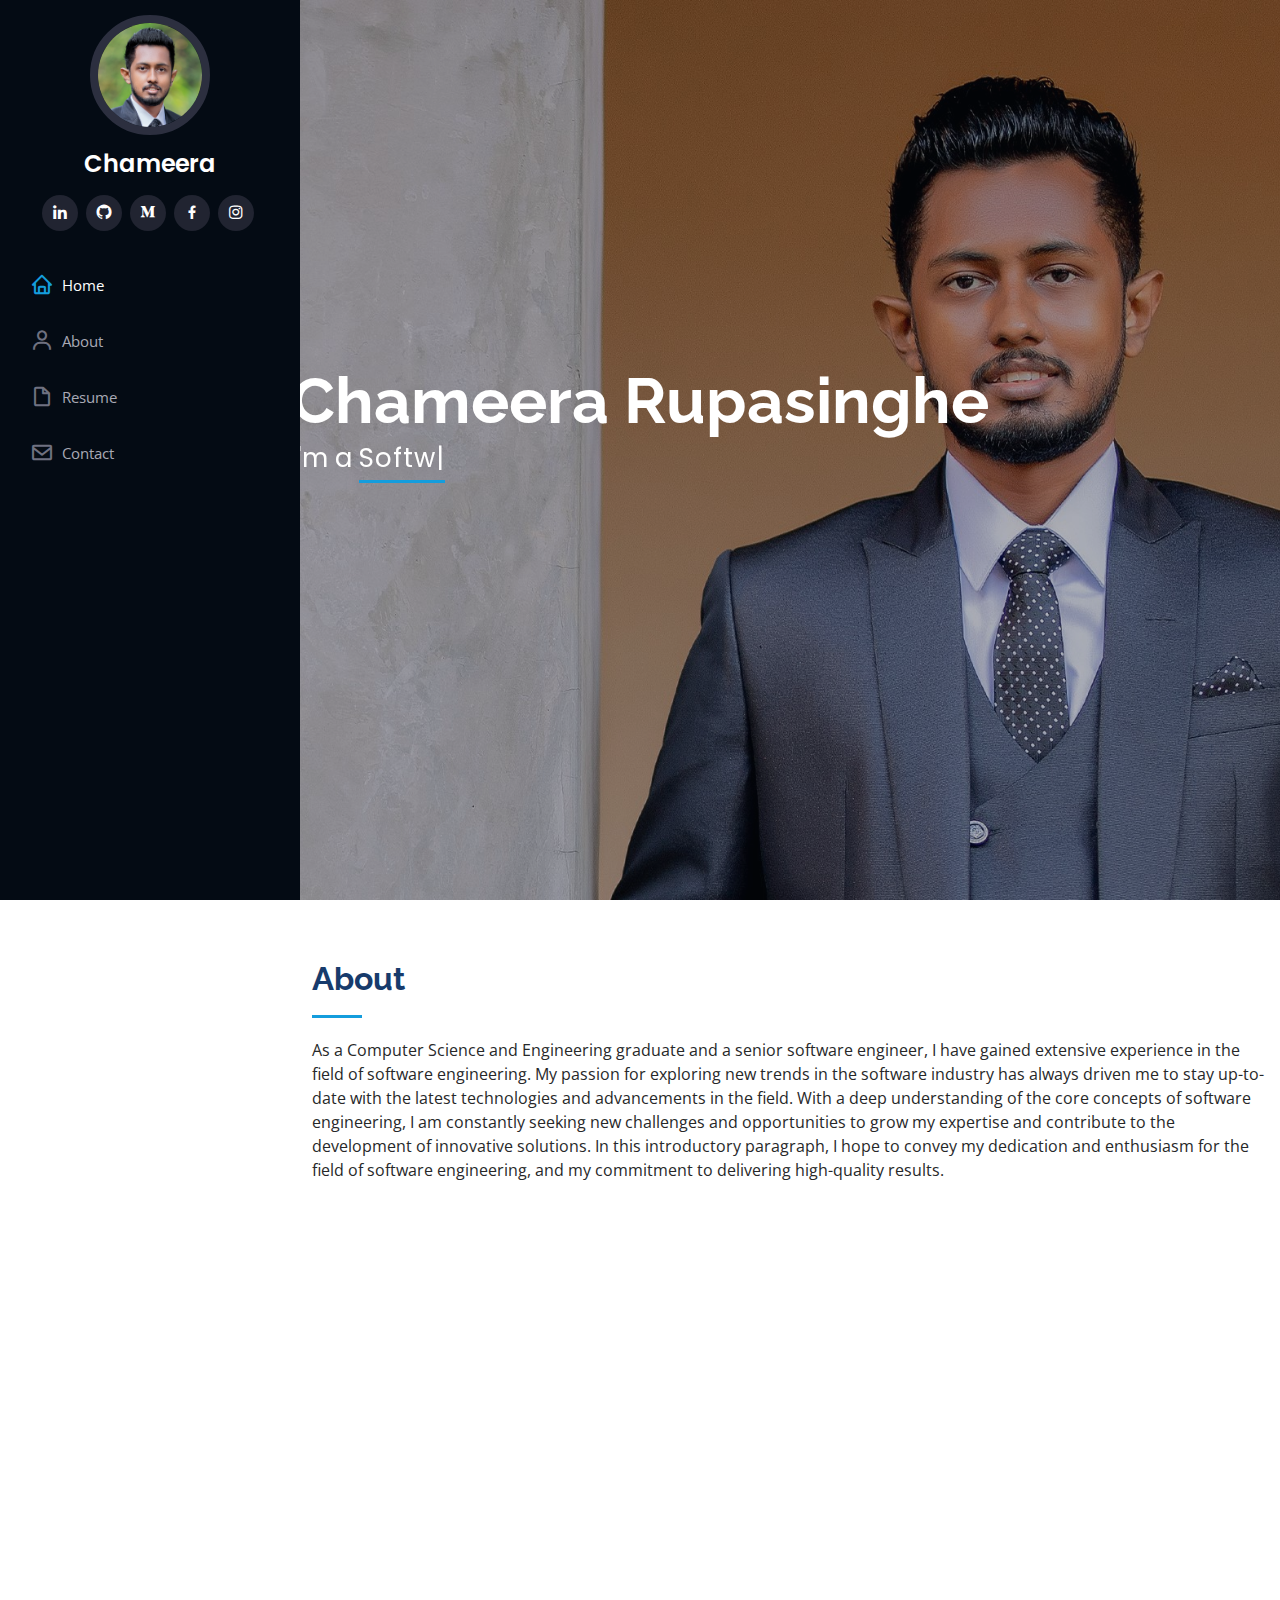
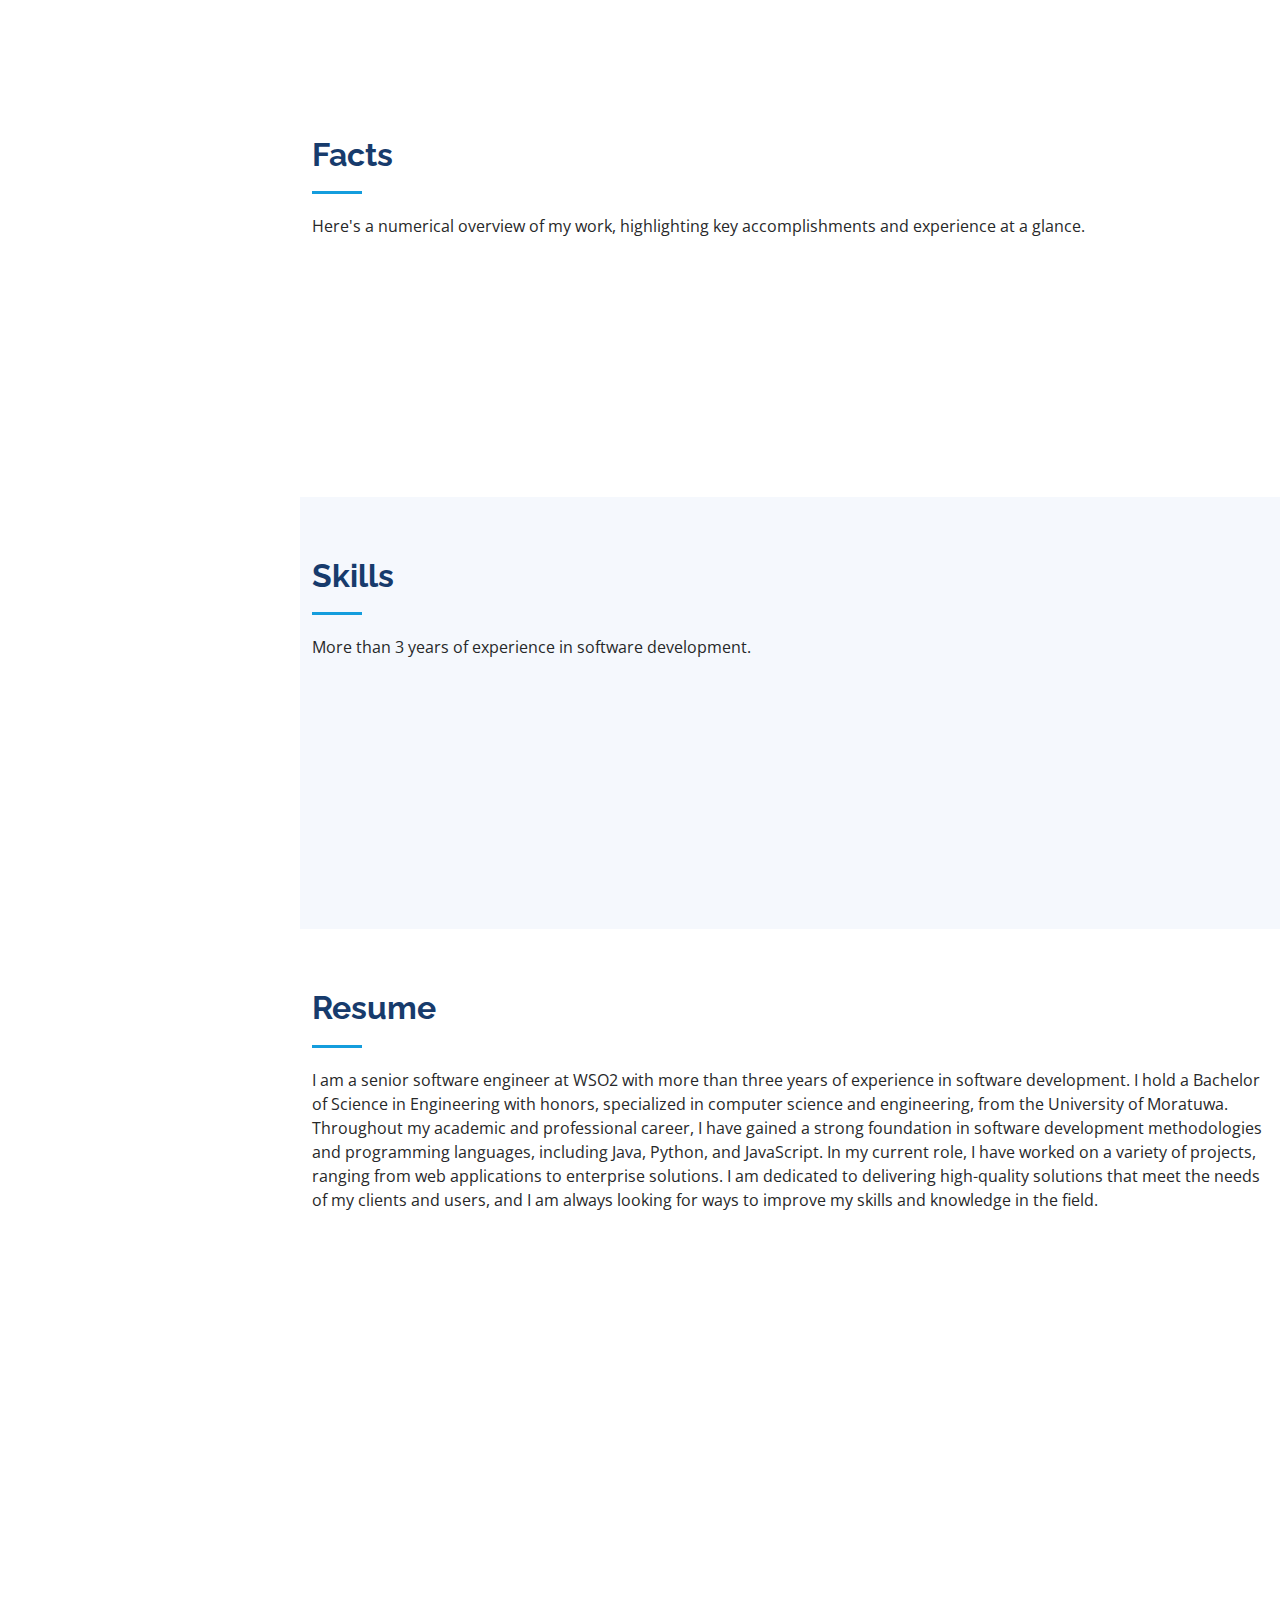
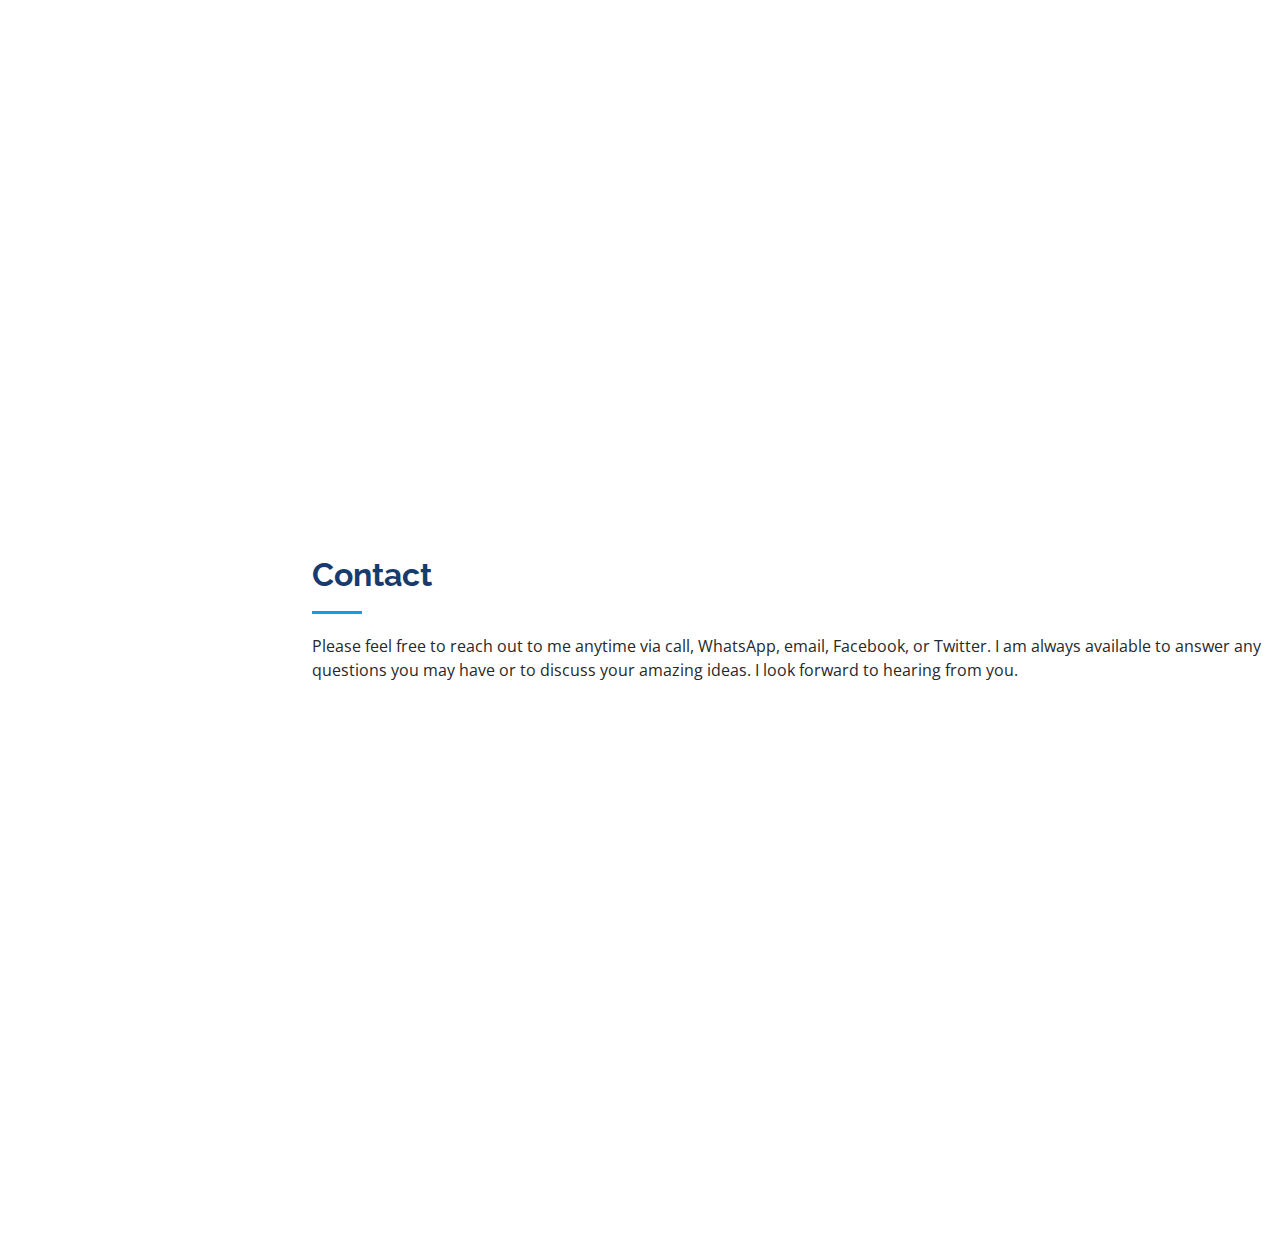
==== commit 6fbb3719: "Update index.html" ====
--- a/index.html
+++ b/index.html
@@ -204,7 +204,7 @@
                         data-aos-delay="200">
                         <div class="count-box">
                             <i class="bi bi-stack-overflow"></i>
-                            <span data-purecounter-start="0" data-purecounter-end="322" data-purecounter-duration="1"
+                            <span data-purecounter-start="0" data-purecounter-end="332" data-purecounter-duration="1"
                                 class="purecounter"></span>
                             <p><strong>Reputation</strong> in Stack Overflow</p>
                         </div>
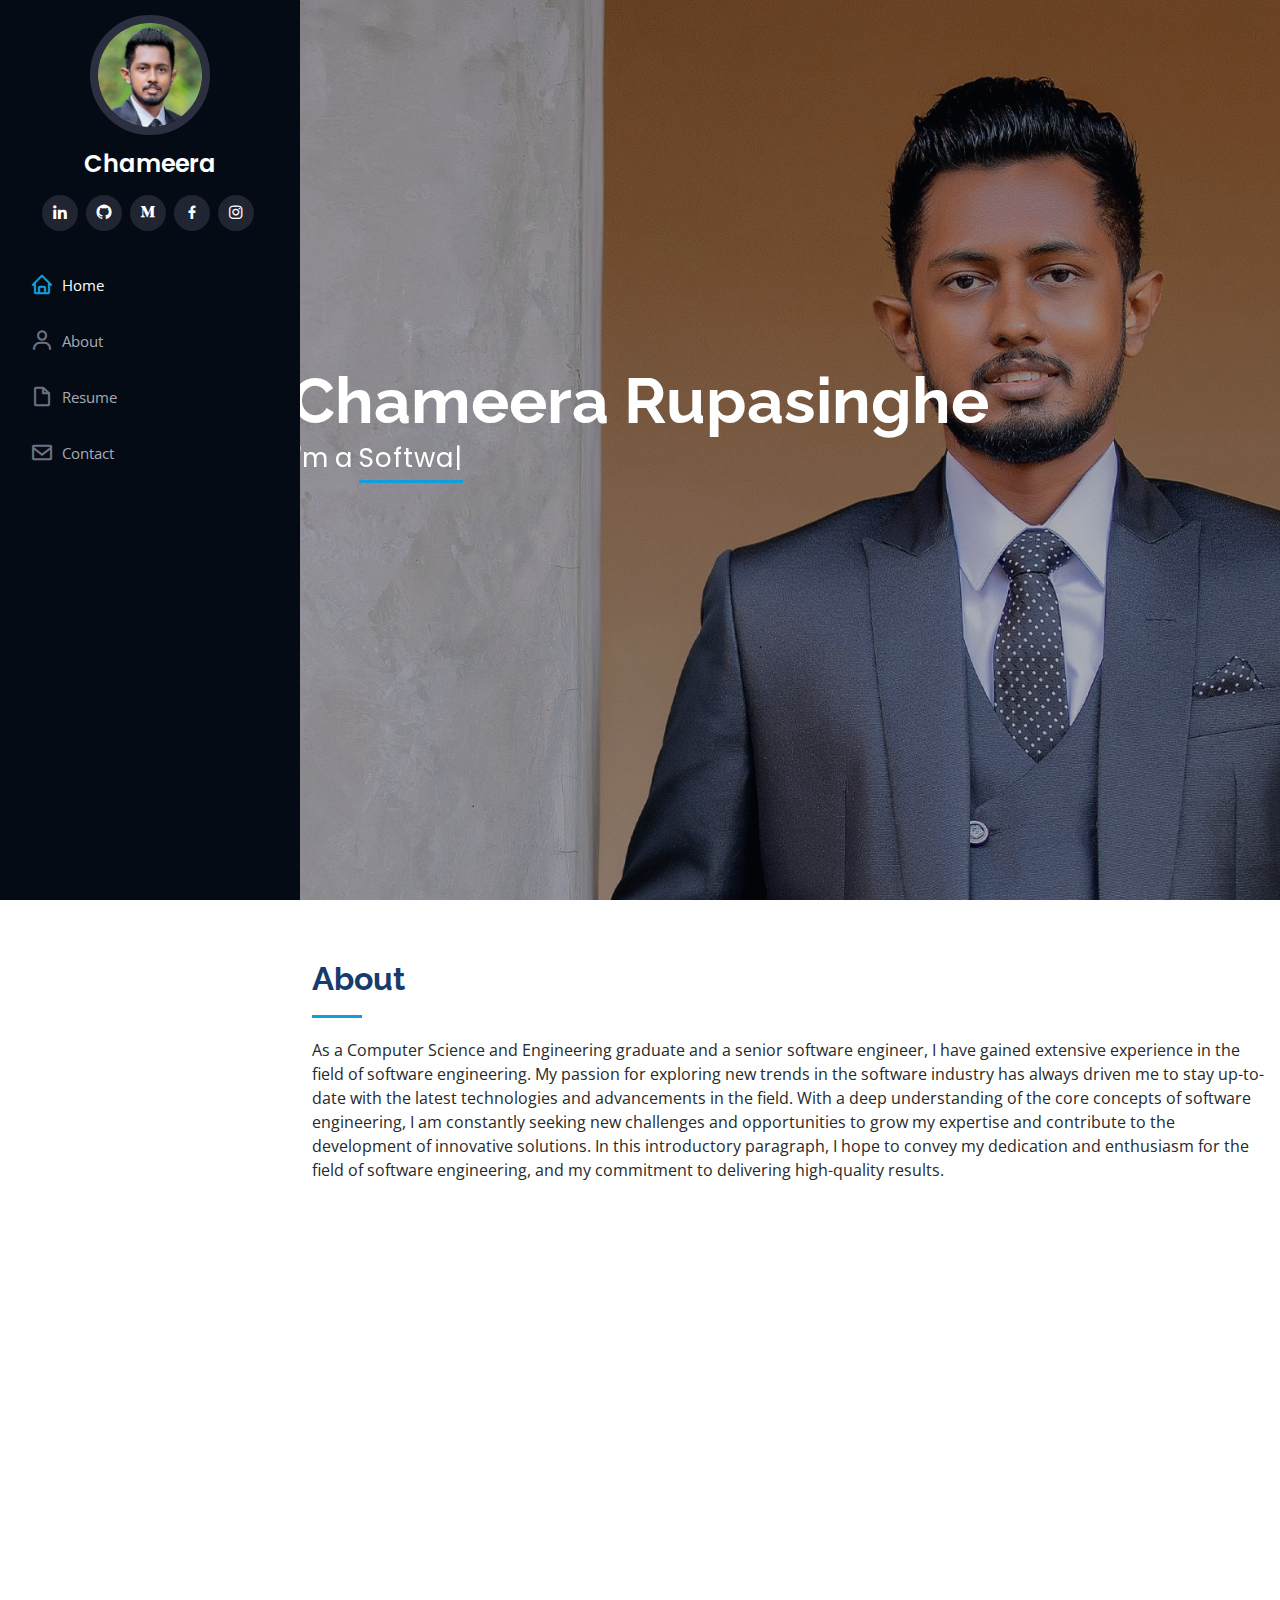
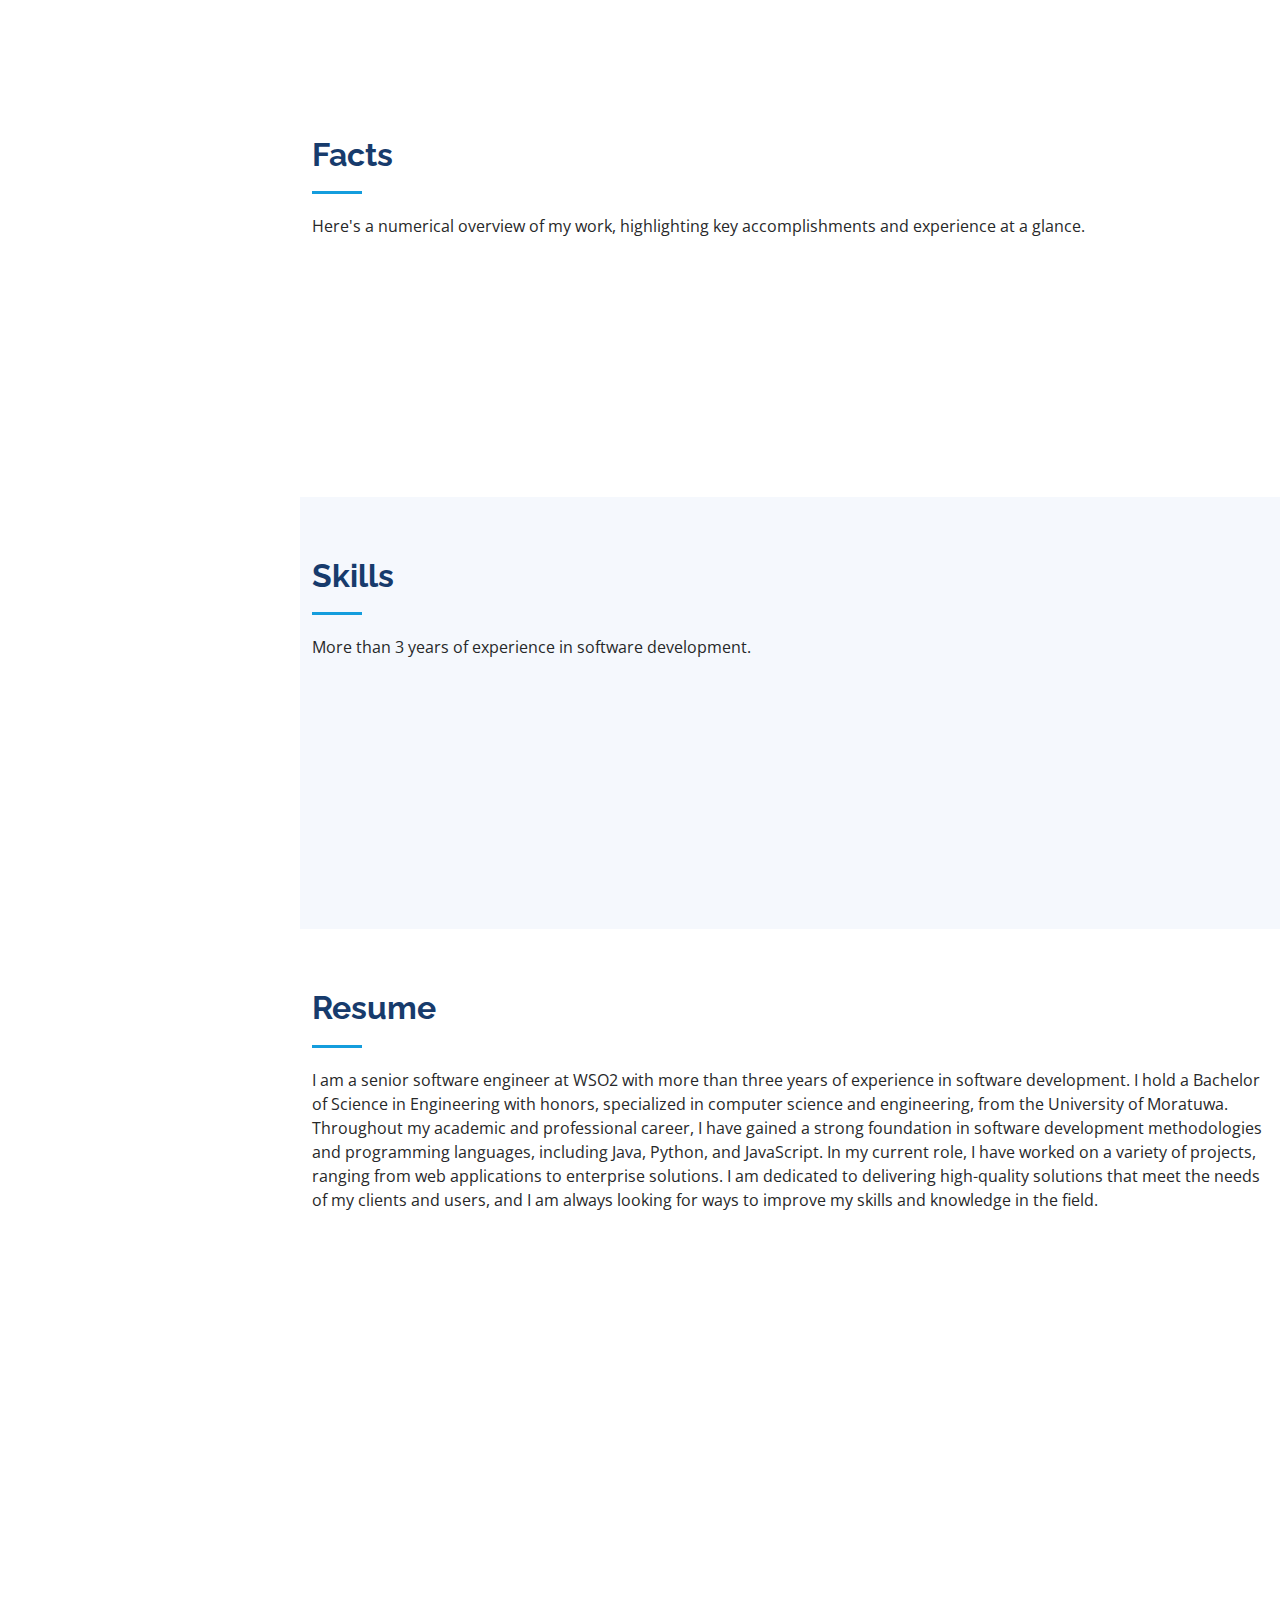
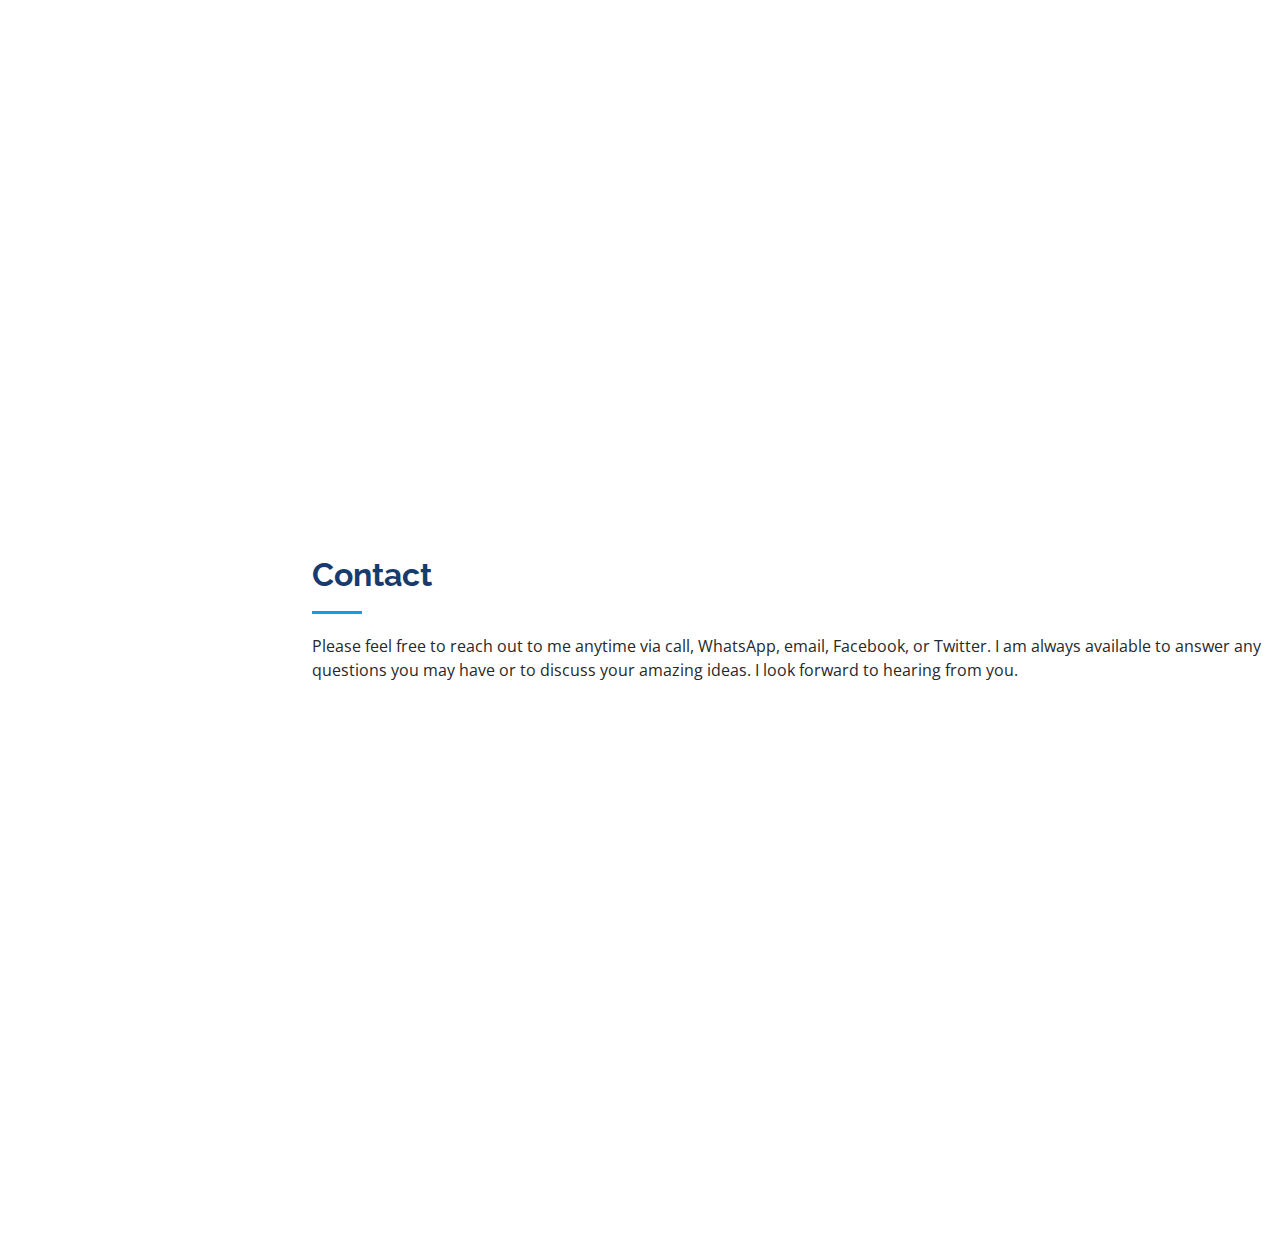
==== commit 140bb85d: "Update index.html" ====
--- a/index.html
+++ b/index.html
@@ -184,7 +184,7 @@
                     <div class="col-lg-3 col-md-6 d-md-flex align-items-md-stretch" data-aos="fade-up">
                         <div class="count-box">
                             <i class="bi bi bi-laptop"></i>
-                            <span data-purecounter-start="0" data-purecounter-end="3" data-purecounter-duration="1"
+                            <span data-purecounter-start="0" data-purecounter-end="4" data-purecounter-duration="1"
                                 class="purecounter"></span>
                             <p><strong>Years</strong> experience in Software Development</p>
                         </div>
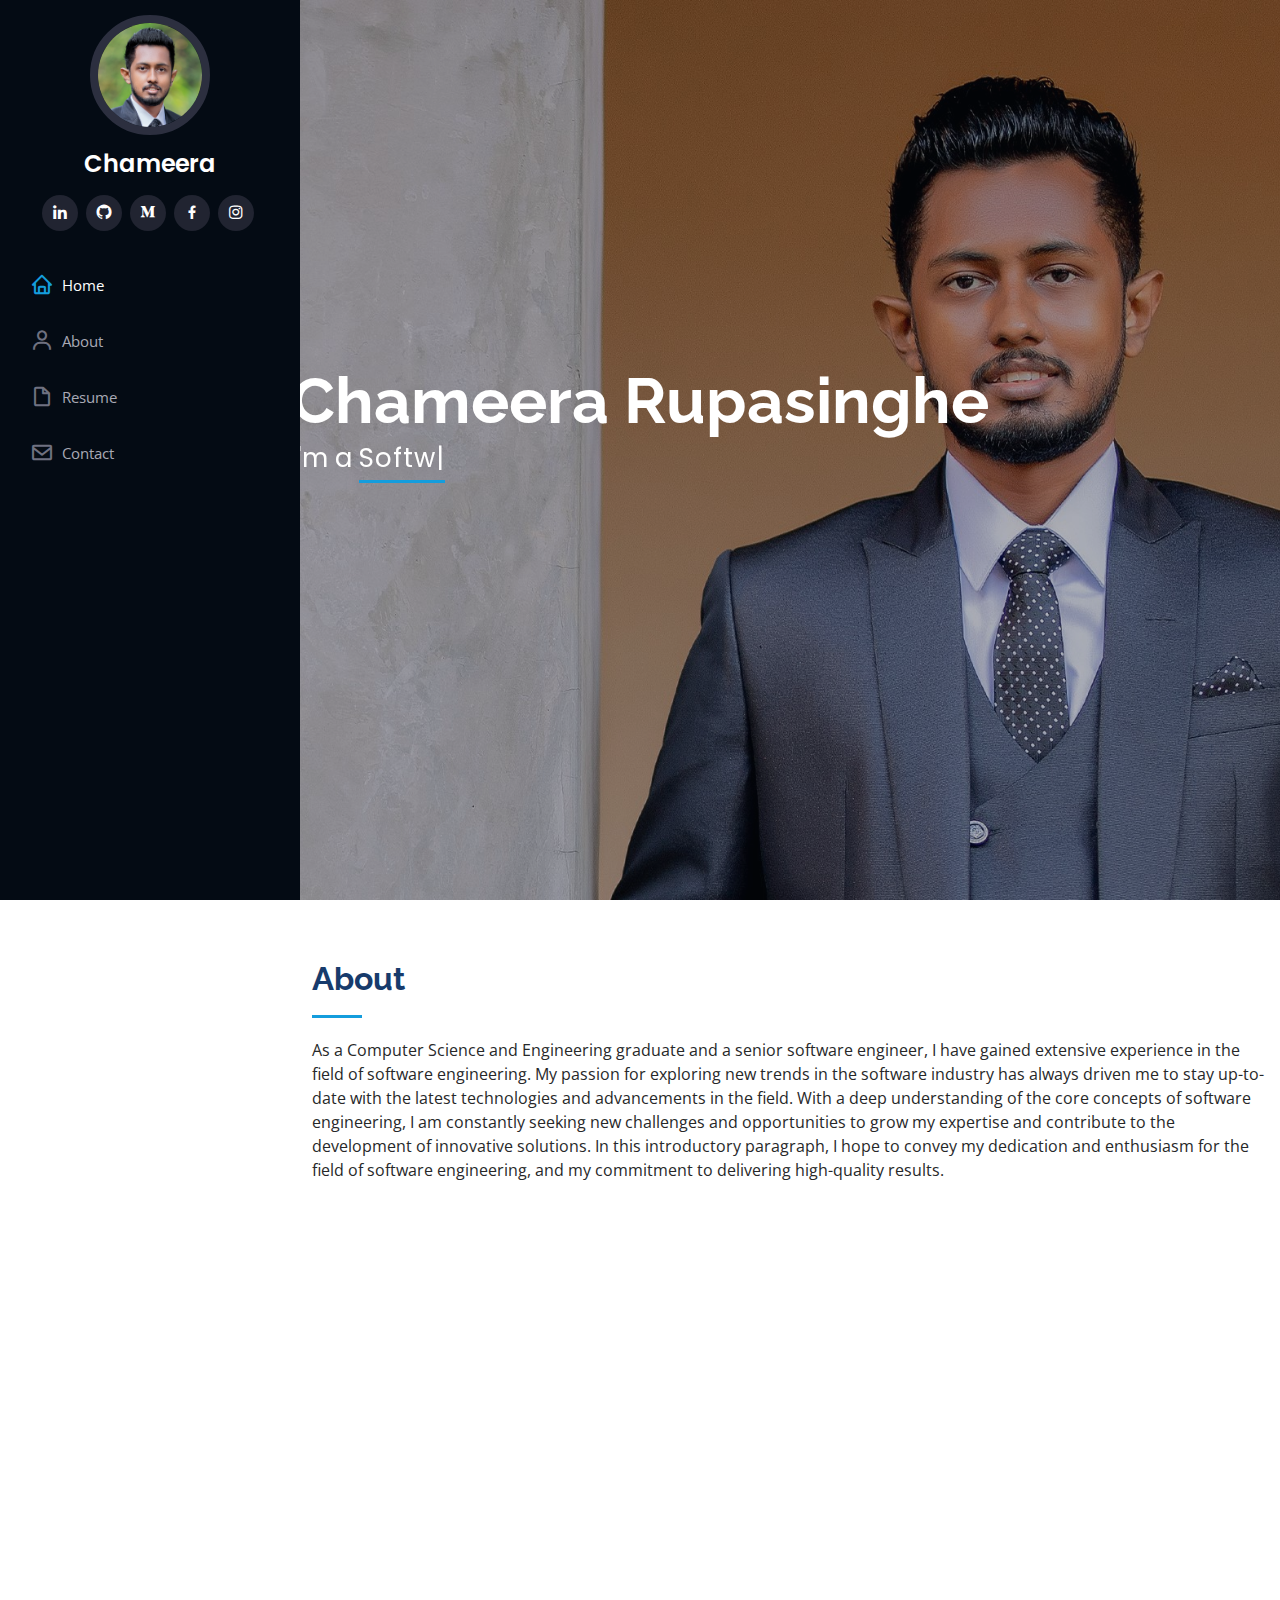
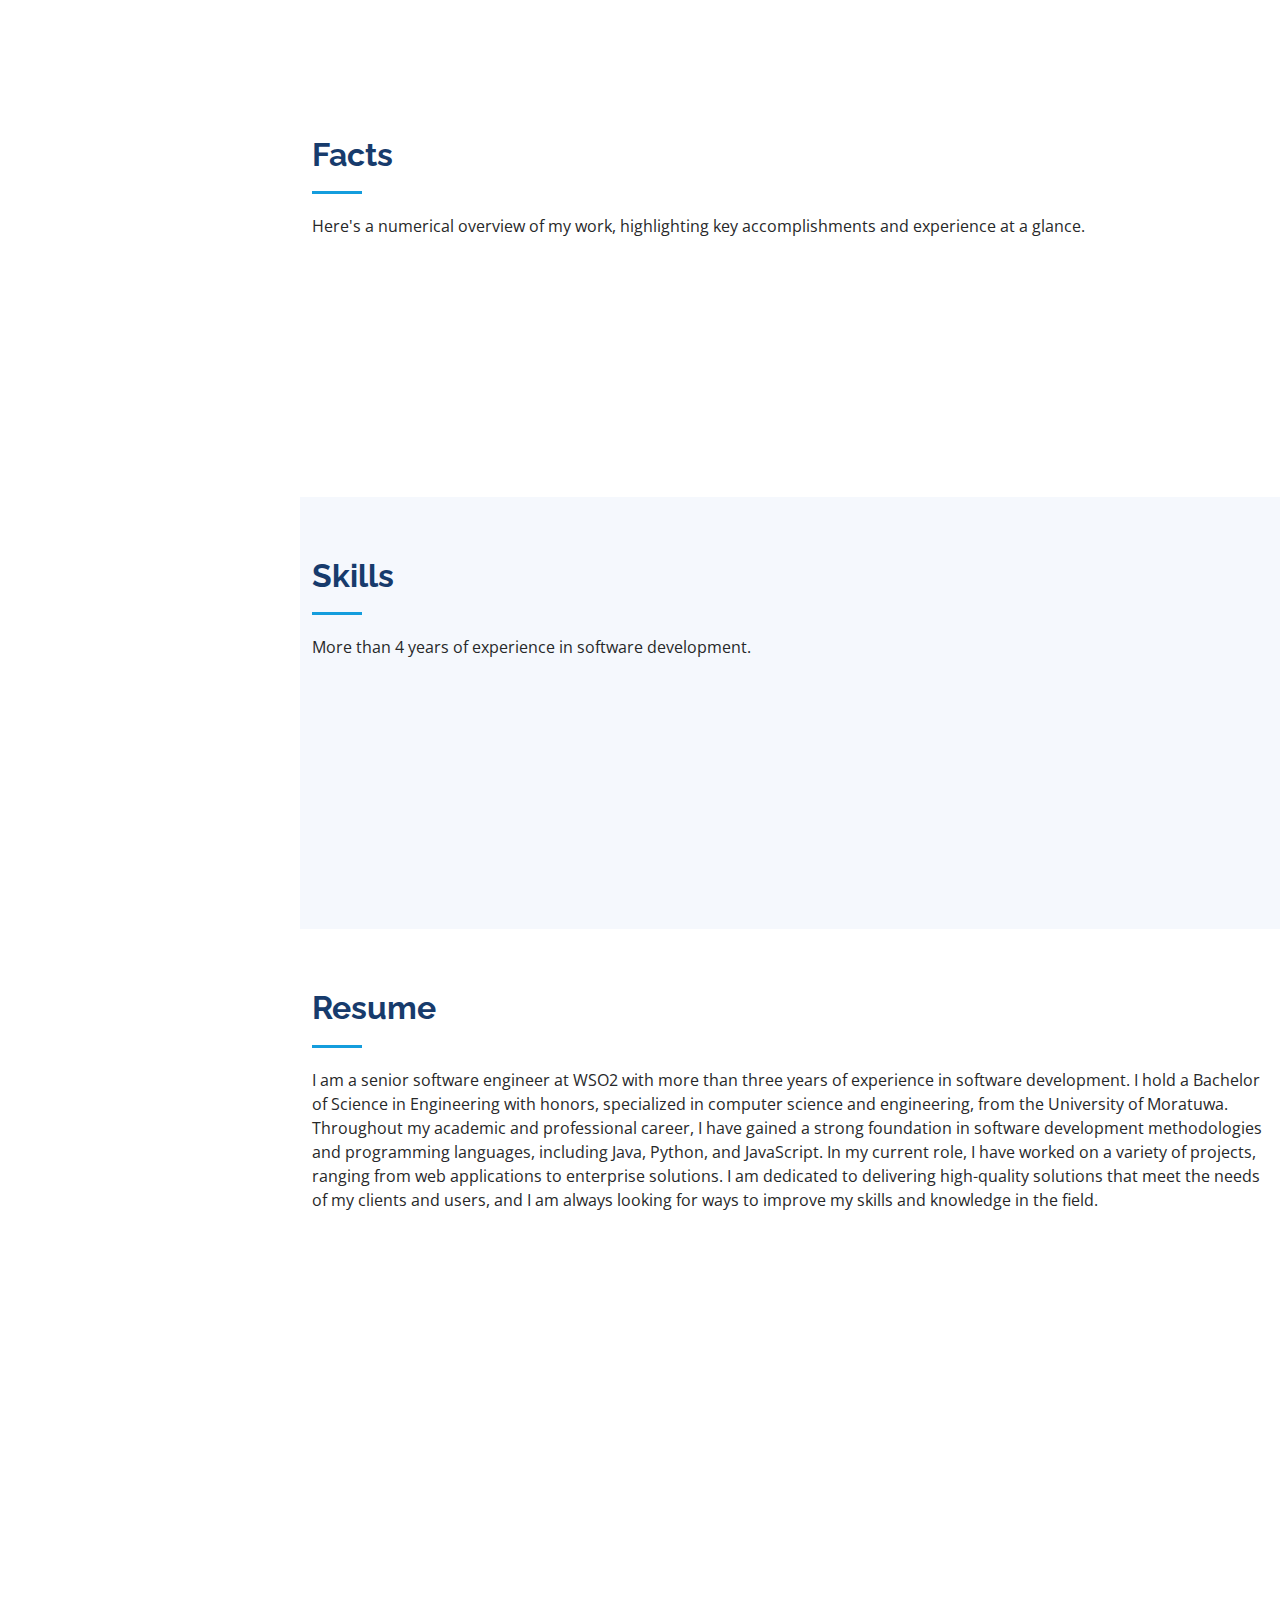
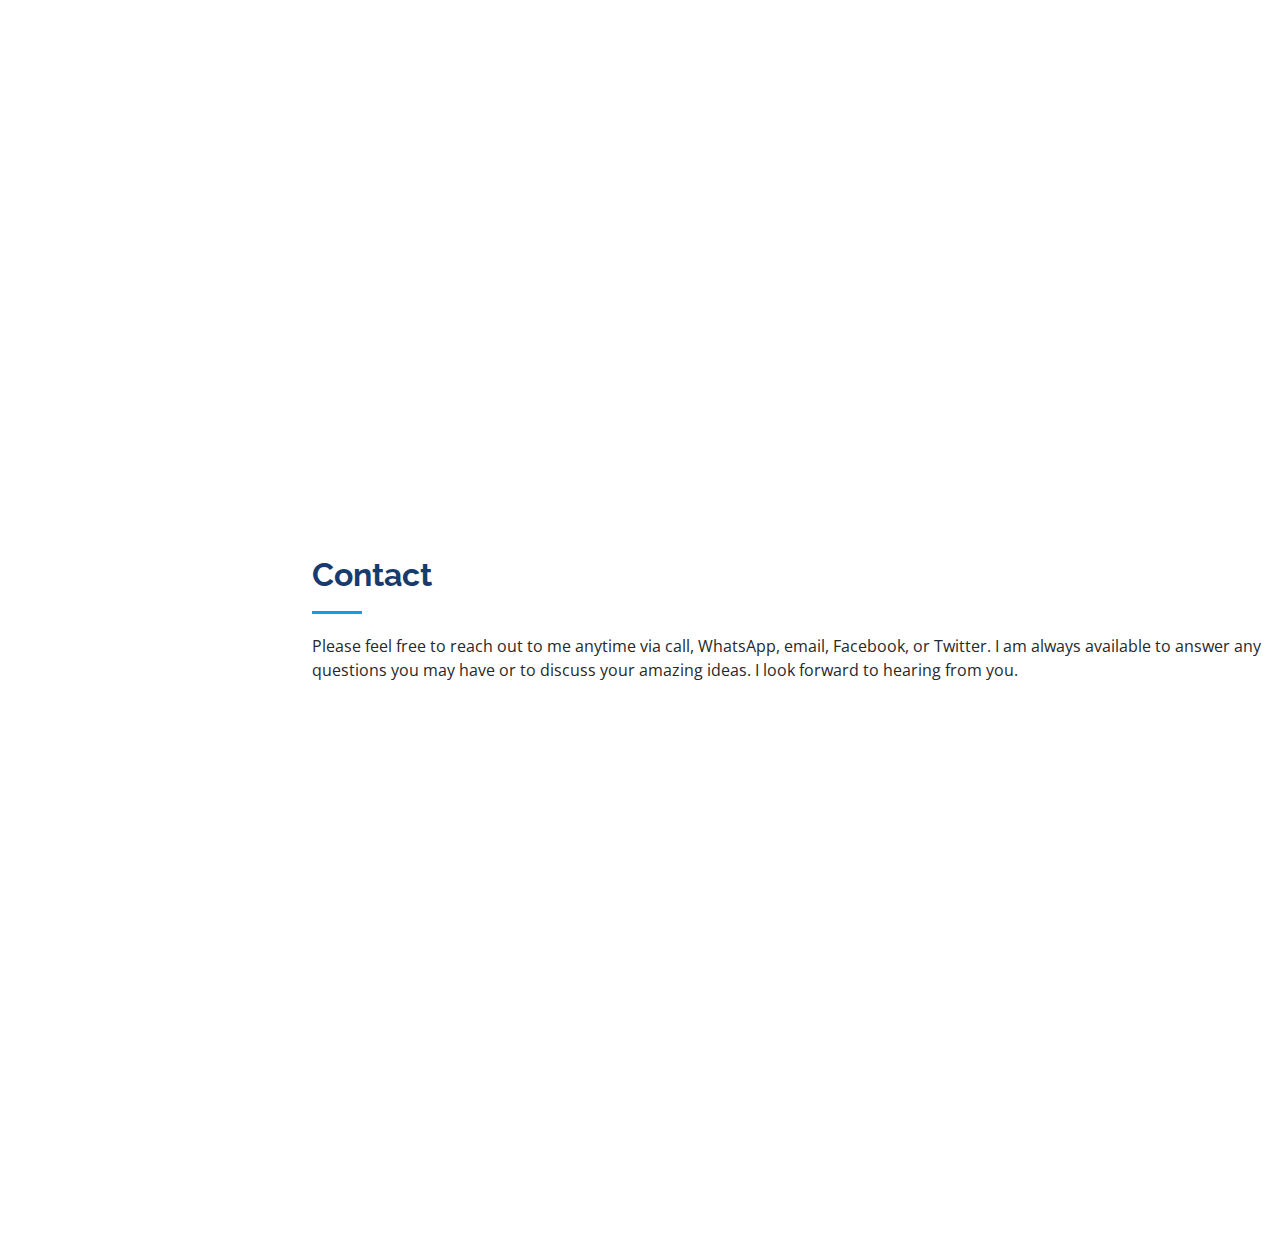
==== commit 891a4e1f: "Update index.html with new details" ====
--- a/index.html
+++ b/index.html
@@ -134,7 +134,7 @@
                                         <span>chameerar.github.io</span>
                                     </li>
                                     <li><i class="bi bi-chevron-right"></i> <strong>Phone:</strong> <span>+94 70
-                                            3318483</span></li>
+                                            5662200</span></li>
                                     <li><i class="bi bi-chevron-right"></i> <strong>City:</strong> <span>Colombo, Sri
                                             Lanka</span></li>
                                 </ul>
@@ -204,7 +204,7 @@
                         data-aos-delay="200">
                         <div class="count-box">
                             <i class="bi bi-stack-overflow"></i>
-                            <span data-purecounter-start="0" data-purecounter-end="332" data-purecounter-duration="1"
+                            <span data-purecounter-start="0" data-purecounter-end="338" data-purecounter-duration="1"
                                 class="purecounter"></span>
                             <p><strong>Reputation</strong> in Stack Overflow</p>
                         </div>
@@ -230,7 +230,7 @@
 
                 <div class="section-title">
                     <h2>Skills</h2>
-                    <p>More than 3 years of experience in software development.</p>
+                    <p>More than 4 years of experience in software development.</p>
                 </div>
 
                 <div class="row skills-content">
@@ -300,7 +300,8 @@
                 </div>
 
             </div>
-        </section><!-- End Skills Section -->
+        </section>
+        <!-- End Skills Section -->
 
         <!-- ======= Resume Section ======= -->
         <section id="resume" class="resume">
